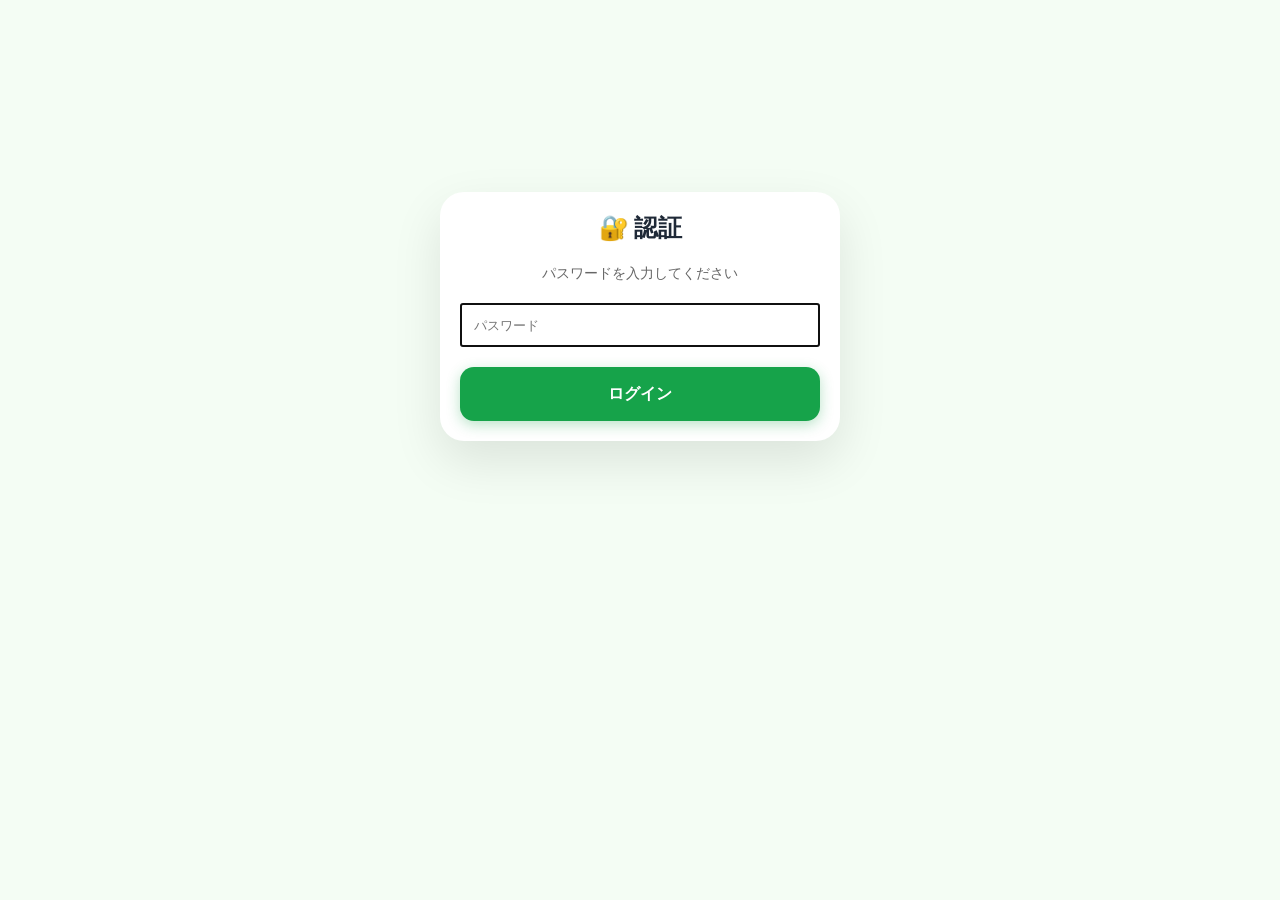
==== github_pages_dist/index.html @ b6bd9e4a "Fix authentication parameter mismatch and UI guard" ====
<!DOCTYPE html>
<html lang="ja">
<head>
    <meta charset="UTF-8">
    <meta name="viewport" content="width=device-width, initial-scale=1.0, maximum-scale=1.0, user-scalable=no">
    <title>統合管理システム</title>
    <!-- Google Fonts for typography -->
    <link href="https://fonts.googleapis.com/css2?family=Inter:wght@400;500;600;700&display=swap" rel="stylesheet">
    <link rel="stylesheet" href="style.css">
    <script src="https://unpkg.com/html5-qrcode" type="text/javascript"></script>
</head>
<body>
    <!-- ログインモーダル (GitHub Pages用) -->
    <div id="login-modal" class="modal" style="display: none; z-index: 9999; background: rgba(0,0,0,0.8);">
        <div class="modal-content" style="max-width: 400px; margin: 15% auto; text-align: center;">
            <h2 style="margin-bottom: 20px;">🔐 認証</h2>
            <p style="margin-bottom: 20px; font-size: 0.9rem; color: #666;">パスワードを入力してください</p>
            <input type="password" id="login-password" class="search-input" placeholder="パスワード" style="width: 100%; margin-bottom: 20px; padding: 12px;">
            <div id="login-error" style="color: #e74c3c; margin-bottom: 15px; display: none; font-size: 0.85rem;">パスワードが正しくありません</div>
            <button id="login-submit-btn" class="primary-btn" style="width: 100%;">ログイン</button>
        </div>
    </div>
    <div class="app-container" style="display: none;">
        <!-- Header -->
        <header class="glass-header">
            <div class="header-main">
                <ion-icon name="grid-outline" class="system-icon"></ion-icon>
                <h1 id="header-title">統合管理システム</h1>
            </div>
            <div class="header-actions">
                <button id="sync-btn" class="icon-btn" aria-label="同期">
                    <ion-icon name="sync-outline"></ion-icon>
                </button>
                <button id="settings-btn" class="icon-btn" aria-label="設定">
                    <ion-icon name="settings-outline"></ion-icon>
                </button>
            </div>
        </header>

        <!-- Main Content Area -->
        <main id="content-area">
            <!-- 1. ホーム (Dashboard) -->
            <div id="tab-ledger" class="tab-content active">
                <!-- View Switcher (Segment Control) -->
                <div class="view-switcher">
                    <button class="switcher-item active" data-view="dashboard">ダッシュボード</button>
                    <button class="switcher-item" data-view="details">月次明細</button>
                </div>

                <!-- 在庫アラートセクション (常に上部に表示) -->
                <div id="inventory-alerts-container" class="alert-section">
                    <div class="empty-history" style="padding: 20px; text-align: center; color: var(--text-muted);">
                        <ion-icon name="sync-outline" class="spinning" style="font-size: 20px; margin-bottom: 4px;"></ion-icon>
                        <div>在庫状況を確認中...</div>
                    </div>
                </div>

                <!-- 共通期間フィルタ (Unified Ledger Filter) -->
                <div id="unified-ledger-filter" class="unified-ledger-filter" style="margin: 8px 0;">
                    <!-- JSで動的に生成 -->
                </div>

                <!-- 1. Dashboard View (Active by default) -->
                <div id="ledger-dashboard-view">
                    <!-- Summary Section -->
                    <div class="ledger-top-summary">
                        <div class="empty-history" style="width: 100%; padding: 30px; text-align: center; color: var(--text-muted); background: rgba(255,255,255,0.3); border-radius: 12px;">
                            <ion-icon name="sync-outline" class="spinning" style="font-size: 24px; margin-bottom: 8px;"></ion-icon>
                            <div>収支データを集計中...</div>
                        </div>
                    </div>

                    <!-- Chart Card -->
                    <div class="card glass-card ledger-chart-card">
                        <div class="card-header-with-filter">
                            <h2 class="card-title-with-icon">
                                <ion-icon name="stats-chart-outline"></ion-icon>
                                収支推移
                            </h2>
                        </div>
                        
                        <div class="chart-container">
                            <div class="chart-y-axis">
                                <span>100k</span>
                                <span>50k</span>
                                <span>0k</span>
                            </div>
                            <div class="chart-bars">
                                <!-- JSで動的に生成されます -->
                            </div>
                        </div>
                        <div class="chart-legend">
                            <span class="legend-item"><span class="dot income"></span>売上</span>
                            <span class="legend-item"><span class="dot expense"></span>費用</span>
                        </div>
                    </div>

                    <!-- Recent Transactions -->
                    <div class="card glass-card list-card ledger-list">
                        <h2 class="section-title-mini">最新の取引履歴</h2>
                        <div class="empty-history" style="padding: 40px; text-align: center; color: var(--text-muted);">
                            <ion-icon name="sync-outline" class="spinning" style="font-size: 24px; margin-bottom: 8px;"></ion-icon>
                            <div>履歴を読み込み中...</div>
                        </div>
                    </div>
                </div>

                <!-- 2. Detailed Table View (Hidden by default) -->
                <div id="ledger-details-view" style="display: none;">
                    <div class="card glass-card detailed-table-card">
                        <div class="card-header-with-filter">
                            <h2 class="card-title-with-icon">
                                <ion-icon name="list-outline"></ion-icon>
                                月次明細
                            </h2>
                            <button id="export-ledger-btn" class="icon-btn-primary" title="スプレッドシートに出力">
                                <ion-icon name="cloud-download-outline"></ion-icon>
                            </button>
                        </div>

                        <div class="detailed-table-wrapper">
                            <table class="detailed-table">
                                <thead>
                                    <tr>
                                        <th class="sticky-col first">注文日</th>
                                        <th class="sticky-col second">品名</th>
                                        <th>売上</th>
                                        <th>仕入</th>
                                        <th>通信</th>
                                        <th>修繕</th>
                                        <th>消耗品</th>
                                        <th>諸会</th>
                                        <th>手数料</th>
                                        <th>雑費</th>
                                        <th class="profit-col">粗利</th>
                                    </tr>
                                </thead>
                                <tbody id="ledger-list-body">
                                    <!-- JSで動的に描画されます -->
                                </tbody>
                                <tfoot>
                                    <tr class="totals-row">
                                        <td colspan="2" class="sticky-col first">合計</td>
                                        <td id="ledger-total-sales">0</td>
                                        <td id="ledger-total-purchase">0</td>
                                        <td id="ledger-total-comm">0</td>
                                        <td id="ledger-total-repair">0</td>
                                        <td id="ledger-total-supplies">0</td>
                                        <td id="ledger-total-dues">0</td>
                                        <td id="ledger-total-fee">0</td>
                                        <td id="ledger-total-misc">0</td>
                                        <td id="ledger-total-profit" class="profit-col">0</td>
                                    </tr>
                                </tfoot>
                            </table>
                        </div>
                        <p class="table-hint">※横スクロールで詳細を確認できます。日付・品名は固定されています。</p>
                    </div>
                </div>
            </div>

            <!-- 2. 在庫 (Inventory) -->
            <div id="tab-inventory" class="tab-content">
                <div class="inventory-header">
                    <div class="search-container">
                        <div class="search-bar">
                            <ion-icon name="search-outline"></ion-icon>
                            <input type="text" id="stock-search-input" placeholder="在庫を検索...">
                            <button id="stock-scan-btn-top" class="icon-btn-inline" title="QRスキャン">
                                <ion-icon name="camera-outline"></ion-icon>
                            </button>
                            <button id="stock-search-clear" title="検索をクリア">
                                <ion-icon name="close-outline"></ion-icon>
                            </button>
                        </div>
                    </div>
                    <div class="inventory-filter-chips">
                        <button class="filter-chip" data-filter="in-stock">
                            <ion-icon name="checkmark-circle-outline"></ion-icon>在庫あり
                        </button>
                        <button class="filter-chip" data-filter="threshold-zero">
                            <ion-icon name="warning-outline"></ion-icon>閾値0
                        </button>
                        <button class="filter-chip" data-filter="unchecked">
                            <ion-icon name="help-circle-outline"></ion-icon>未確認
                        </button>
                        <button class="filter-chip" data-filter="hidden">
                            <ion-icon name="eye-off-outline"></ion-icon>非表示品
                        </button>
                    </div>
                </div>

                <div class="card glass-card stock-card">
                    <div class="card-header-with-badge">
                        <h2 class="card-title-with-icon">
                            <ion-icon name="cube-outline"></ion-icon>
                            現在庫一覧
                        </h2>
                        <div style="display: flex; gap: 8px; align-items: center;">
                            <button id="stocktake-mode-toggle" class="mode-toggle-btn">
                                <ion-icon name="checkbox-outline"></ion-icon>
                                棚卸開始
                            </button>
                            <span class="count-badge">全 <span id="total-stock-items">-</span> 品目</span>
                        </div>
                    </div>

                    <div class="stock-table-container">
                        <div id="stock-list-body" class="stock-list-container">
                            <div style="text-align:center; padding: 40px; color: var(--text-secondary);">
                                <ion-icon name="sync-outline" class="spinning" style="font-size: 24px; vertical-align: middle; margin-right: 8px;"></ion-icon>
                                データを読み込み中...
                            </div>
                        </div>
                    </div>
                </div>
            </div>

            <!-- 3. 仕入 (Purchase) -->
            <div id="tab-purchase" class="tab-content">
                <div class="summary-card glass-card">
                    <h3>今月の仕入合計</h3>
                    <div class="amount" id="purchase-monthly-total">読み込み中...</div>
                    <div class="history-badge cursor-pointer" onclick="document.getElementById('purchase-history').scrollIntoView({behavior: 'smooth'})">
                        <ion-icon name="checkmark-circle"></ion-icon>
                        <span id="purchase-history-count">読み込み中...</span>
                    </div>
                </div>
                <div class="card glass-card">
                    <h2 class="card-title-with-icon">
                        <ion-icon name="cart-outline"></ion-icon>
                        新規仕入
                    </h2>
                    <div class="input-grid">
                        <div class="input-group">
                            <label>仕入日</label>
                            <input type="date" id="purchase-date">
                        </div>
                        <div class="input-group">
                            <label>ステータス</label>
                            <select id="buy-status-entry">
                                <option value="">--- データ取得中 ---</option>
                            </select>
                        </div>
                    </div>
                    <div class="input-group">
                        <label>仕入先</label>
                        <input type="text" id="buy-vendor" list="supplier-list" placeholder="仕入先を入力または選択">
                        <datalist id="supplier-list">
                        </datalist>
                    </div>
                    <div class="input-group">
                        <label>品名 <span id="buy-item-preview" class="input-image-preview"></span></label>
                        <input type="text" id="buy-item" list="product-list" placeholder="品名を入力または選択">
                        <datalist id="product-list">
                        </datalist>
                    </div>
                    <div class="input-grid">
                        <div class="input-group">
                            <label>価格 (合計)</label>
                            <input type="number" id="buy-price" placeholder="0">
                        </div>
                        <div class="input-group">
                            <label>数量</label>
                            <input type="number" id="buy-quantity" placeholder="0">
                        </div>
                    </div>
                    <div class="input-group">
                        <label>支払方法</label>
                        <input type="text" id="buy-payment" list="payment-list" placeholder="支払方法を入力または選択">
                        <datalist id="payment-list">
                        </datalist>
                    </div>
                    <div class="input-group">
                        <label>区分</label>
                        <select id="buy-category">
                            <option value="">--- データ取得中 ---</option>
                        </select>
                    </div>
                    <div class="input-group">
                        <label>備考</label>
                        <textarea id="buy-note" placeholder="備考を入力"></textarea>
                    </div>
                    <button id="buy-submit" class="primary-btn">登録</button>
                </div>

                <div class="history-section" id="purchase-history">
                    <h2 class="section-title card-title-with-icon">
                        <ion-icon name="time-outline"></ion-icon>
                        仕入履歴
                    </h2>
                    
                    <div id="purchase-history-list">
                        <div class="empty-history" style="padding: 40px; text-align: center; color: var(--text-muted);">
                            <ion-icon name="sync-outline" class="spinning" style="font-size: 24px; margin-bottom: 8px;"></ion-icon>
                            <div>読み込み中...</div>
                        </div>
                    </div>
                </div>
            </div>

            <!-- 4. 製造 (Manufacturing) -->
            <div id="tab-manufacturing" class="tab-content">
                <div class="summary-card glass-card">
                    <h3>現在進行中の製造</h3>
                    <div class="amount" id="manufacturing-history-count">読み込み中...</div>
                    <div class="history-badge cursor-pointer" onclick="document.getElementById('manufacturing-history').scrollIntoView({behavior: 'smooth'})">
                        <span id="manufacturing-history-status">---</span>
                    </div>
                </div>

                <div class="card glass-card">
                    <h2 class="card-title-with-icon">
                        <ion-icon name="hammer-outline"></ion-icon>
                        製造開始
                    </h2>
                    <div class="input-grid">
                        <div class="input-group">
                            <label>製造開始日</label>
                            <input type="date" id="manufacturing-date">
                        </div>
                        <div class="input-group">
                            <label>製造数量</label>
                            <input type="text" id="make-quantity" min="1" placeholder="数量を入力">
                        </div>
                    </div>
                    <div class="input-group">
                        <label>品名 <span id="make-item-preview" class="input-image-preview"></span></label>
                        <select id="make-item">
                            <option value="">--- データ取得中 ---</option>
                        </select>
                    </div>
                    <div class="input-group">
                        <label>備考</label>
                        <textarea id="make-note" placeholder="特記事項があれば入力"></textarea>
                    </div>

                    <div class="auto-process-info">
                        <p><ion-icon name="information-circle-outline"></ion-icon> <strong>自動処理:</strong> 登録時に以下の処理が行われます</p>
                        <ul>
                            <li>製造IDの自動採番 (M0001〜)</li>
                            <li>BOMに基づく在庫の自動引当</li>
                            <li>FIFOによる原価の自動計算</li>
                        </ul>
                    </div>

                    <button id="make-submit" class="primary-btn">製造を開始する</button>
                </div>

                <div class="history-section" id="manufacturing-history">
                    <h2 class="section-title card-title-with-icon">
                        <ion-icon name="list-outline"></ion-icon>
                        製造履歴・進捗管理
                    </h2>

                    <!-- 製造履歴フィルター (提案28) -->
                    <div class="history-filter-container glass-card shadow-none" style="padding: 12px; margin-bottom: 16px; background: rgba(255,255,255,0.4);">
                        <div class="input-grid">
                            <div class="input-group mini" style="margin-bottom: 0;">
                                <label style="font-size: 11px;">ステータス</label>
                                <select id="manufacturing-history-status-filter" style="padding: 6px 10px; font-size: 13px; height: 36px;" onchange="applyManufacturingHistoryFilter()">
                                    <option value="">すべて</option>
                                </select>
                            </div>
                            <div class="input-group mini" style="margin-bottom: 0;">
                                <label style="font-size: 11px;">品名</label>
                                <select id="manufacturing-history-item-filter" style="padding: 6px 10px; font-size: 13px; height: 36px;" onchange="applyManufacturingHistoryFilter()">
                                    <option value="">すべて</option>
                                </select>
                            </div>
                        </div>
                    </div>
                    
                    <div id="manufacturing-history-list">
                        <div class="empty-history" style="padding: 40px; text-align: center; color: var(--text-muted);">
                            <ion-icon name="sync-outline" class="spinning" style="font-size: 24px; margin-bottom: 8px;"></ion-icon>
                            <div>読み込み中...</div>
                        </div>
                    </div>
                </div>
            </div>

            <!-- 5. 販売 (Sales) -->
            <div id="tab-sales" class="tab-content">
                <div class="summary-card glass-card sales-summary-card" style="display: flex; flex-direction: row; justify-content: space-between; align-items: stretch; text-align: left; padding: 16px;">
                    <div class="sales-summary-main" style="flex: 1; border-right: 1px solid rgba(0,0,0,0.1); padding-right: 12px; display: flex; flex-direction: column; justify-content: center;">
                        <h3 style="margin-bottom: 4px; font-size: 11px; color: var(--text-secondary); text-align: left;">今月の売上</h3>
                        <div class="amount" id="sales-monthly-total" style="color: var(--accent-green); font-size: 20px; font-weight: 700; margin-bottom: 4px; text-align: left; width: auto;">読み込み中...</div>
                        <div style="font-size: 10px; color: var(--text-secondary);">完了: <span id="sales-completed-count" style="font-weight: 600;">0</span>件</div>
                    </div>
                    <div class="sales-summary-sub" style="flex: 1; padding-left: 12px; display: flex; flex-direction: column; justify-content: center;">
                        <h3 style="margin-bottom: 4px; font-size: 11px; color: var(--text-secondary); text-align: left;">売上見込み</h3>
                        <div class="amount-sub" id="sales-expected-total" style="font-size: 16px; font-weight: 700; color: var(--text-main); margin-bottom: 6px;">¥0</div>
                        <div class="history-badge cursor-pointer" style="margin-top: 0; align-self: flex-start; padding: 2px 6px; font-size: 10px;" onclick="document.getElementById('sales-history').scrollIntoView({behavior: 'smooth'})">
                            <span id="sales-history-status">---</span>
                        </div>
                    </div>
                </div>

                <div class="card glass-card">
                    <h2 class="card-title-with-icon">
                        <ion-icon name="pricetags-outline"></ion-icon>
                        販売登録
                    </h2>
                    
                    <div class="input-grid">
                        <div class="input-group">
                            <label>販売開始日</label>
                            <input type="date" id="sales-date">
                        </div>
                        <div class="input-group">
                            <label>管理区分</label>
                            <div class="radio-group-horizontal">
                                <label class="radio-label">
                                    <input type="radio" name="sales-type" value="business" checked>
                                    <span>事業用</span>
                                </label>
                                <label class="radio-label">
                                    <input type="radio" name="sales-type" value="personal">
                                    <span>個人用</span>
                                </label>
                            </div>
                        </div>
                    </div>

                    <div class="input-group">
                        <label>売先</label>
                        <select id="sale-buyer">
                            <option value="">--- データ取得中 ---</option>
                        </select>
                    </div>

                    <div class="input-group">
                        <label id="product-name-label">品名 <span id="sale-item-preview" class="input-image-preview"></span> <span id="sale-item-mode-text">(事業用: リストから選択のみ)</span></label>
                        <select id="sale-item">
                            <option value="">--- データ取得中 ---</option>
                        </select>
                        <p class="input-hint personal-only" style="display: none;">※個人用は自由入力が可能です(実装時切替)</p>
                    </div>

                    <div class="input-grid">
                        <div class="input-group">
                            <label>数量</label>
                            <input type="number" id="sale-quantity" value="1" min="1">
                        </div>
                        <div class="input-group">
                            <label>販売価格</label>
                            <input type="number" id="sale-price" placeholder="0">
                        </div>
                    </div>

                    <div class="input-grid">
                        <div class="input-group">
                            <label>発送方法</label>
                            <select id="sale-shipping">
                                <option value="">--- 選択してください ---</option>
                                <option>らくらくメルカリ便</option>
                                <option>ゆうゆうメルカリ便</option>
                                <option>定形外郵便</option>
                                <option>宅急便</option>
                                <option>レターパック</option>
                                <option>その他</option>
                            </select>
                        </div>
                        <div class="input-group">
                            <label>送料合計</label>
                            <input type="number" id="sale-shipping-cost" placeholder="0">
                        </div>
                    </div>

                    <div class="input-group">
                        <label>追跡番号</label>
                        <input type="text" id="sale-tracking-number" placeholder="追跡番号を入力">
                    </div>

                    <div class="input-group">
                        <label>送料負担</label>
                        <div class="radio-group-horizontal">
                            <label class="radio-label">
                                <input type="radio" name="sale-shipping-payer" value="出品者" checked>
                                <span>出品者負担</span>
                            </label>
                            <label class="radio-label">
                                <input type="radio" name="sale-shipping-payer" value="落札者">
                                <span>落札者負担</span>
                            </label>
                        </div>
                    </div>

                    <div class="input-group">
                        <label>備考</label>
                        <textarea id="sale-note" placeholder="PUDO場所、取引メモなど"></textarea>
                    </div>

                    <div class="auto-process-info">
                        <p><ion-icon name="information-circle-outline"></ion-icon> <strong>処理:</strong> 登録時に以下の処理が行われます</p>
                        <ul>
                            <li>対象商品の即時在庫引当 (FIFO)</li>
                            <li>販売IDの自動採番 (S00001〜)</li>
                            <li>(事業用のみ) 帳簿(T_帳簿)への自動転記</li>
                        </ul>
                    </div>

                    <div class="submit-group">
                        <button id="sale-submit" class="primary-btn">注文を登録する</button>
                        <button id="sale-submit-pending" class="primary-btn white-btn">入金待ちで登録</button>
                    </div>
                </div>

                <div class="history-section" id="sales-history">
                    <h2 class="section-title card-title-with-icon">
                        <ion-icon name="ship-outline"></ion-icon>
                        発送・取引待ち
                    </h2>
                    
                    <div class="history-filter-container glass-card shadow-none" style="padding: 12px; margin-bottom: 16px; background: rgba(255,255,255,0.4);">
                        <div class="input-grid">
                            <div class="input-group mini" style="margin-bottom: 0;">
                                <label style="font-size: 11px;">ステータス</label>
                                <select id="sales-history-status-filter" style="padding: 6px 10px; font-size: 13px; height: 36px;" onchange="applySalesHistoryFilter()">
                                    <option value="">すべて</option>
                                </select>
                            </div>
                            <div class="input-group mini" style="margin-bottom: 0;">
                                <label style="font-size: 11px;">売先</label>
                                <select id="sales-history-buyer-filter" style="padding: 6px 10px; font-size: 13px; height: 36px;" onchange="applySalesHistoryFilter()">
                                    <option value="">すべて</option>
                                </select>
                            </div>
                        </div>
                    </div>
                    
                    <div id="sales-history-list">
                        <div class="empty-history" style="padding: 40px; text-align: center; color: var(--text-muted);">
                            <ion-icon name="sync-outline" class="spinning" style="font-size: 24px; margin-bottom: 8px;"></ion-icon>
                            <div>読み込み中...</div>
                        </div>
                    </div>
                </div>
            </div>

            <!-- 6. 経費 (Expense) -->
            <div id="tab-expense" class="tab-content">
                <div class="summary-card glass-card">
                    <h3>今月の経費合計</h3>
                    <div class="amount" id="expense-monthly-total">読み込み中...</div>
                    <div class="history-badge cursor-pointer" onclick="document.getElementById('expense-history').scrollIntoView({behavior: 'smooth'})">
                        <ion-icon name="checkmark-circle"></ion-icon>
                        <span id="expense-history-count">読み込み中...</span>
                    </div>
                </div>
                <div class="card glass-card">
                    <h2 class="card-title-with-icon">
                        <ion-icon name="cash-outline"></ion-icon>
                        経費登録
                    </h2>
                    <div class="input-grid">
                        <div class="input-group">
                            <label>注文日</label>
                            <input type="date" id="expense-date">
                        </div>
                        <div class="input-group">
                            <label>ステータス</label>
                            <select id="exp-status-entry">
                                <option value="">--- データ取得中 ---</option>
                            </select>
                        </div>
                    </div>
                    <div class="input-grid-4-6">
                        <div class="input-group">
                            <label>仕訳</label>
                            <input type="text" id="exp-account" list="expense-category-list" placeholder="仕訳を入力または選択">
                            <datalist id="expense-category-list">
                            </datalist>
                        </div>
                        <div class="input-group">
                            <label>購入先</label>
                            <input type="text" id="exp-vendor" list="vendor-list" placeholder="購入先を入力または選択">
                            <datalist id="vendor-list">
                            </datalist>
                        </div>
                    </div>
                    <div class="input-group">
                        <label>品名 <span id="exp-item-preview" class="input-image-preview"></span></label>
                        <input type="text" id="exp-item" list="expense-item-list" placeholder="品名や内容を入力または選択">
                        <datalist id="expense-item-list">
                        </datalist>
                        <label style="display: flex; align-items: center; gap: 8px; margin-top: 8px; font-size: 0.9em; cursor: pointer; color: var(--text-secondary);">
                            <input type="checkbox" id="exp-is-stock" style="width: auto;">
                            在庫管理対象とする（梱包材など）
                        </label>
                    </div>
                    <div class="input-grid">
                        <div class="input-group">
                            <label>価格 (合計)</label>
                            <input type="number" id="exp-price" placeholder="0">
                        </div>
                        <div class="input-group">
                            <label>数量</label>
                            <input type="number" id="exp-quantity" placeholder="0">
                        </div>
                    </div>
                    <div class="input-grid" style="grid-template-columns: 7fr 3fr;">
                        <div class="input-group">
                            <label>支払方法</label>
                            <input type="text" id="exp-payment" list="expense-payment-list" placeholder="支払方法を入力または選択">
                            <datalist id="expense-payment-list">
                            </datalist>
                        </div>
                        <div class="input-group" style="justify-content: center; padding-left: 10px;">
                            <label style="display: flex; align-items: center; gap: 8px; margin-top: 24px; cursor: pointer;">
                                <input type="checkbox" id="exp-receipt" style="width: auto; transform: scale(1.1);">
                                レシート有り
                            </label>
                        </div>
                    </div>
                    <div class="input-group">
                        <label>備考</label>
                        <textarea id="exp-note" placeholder="詳細を入力"></textarea>
                    </div>
                    <button id="exp-submit" class="primary-btn">登録</button>
                </div>

                <div class="history-section" id="expense-history">
                    <h2 class="section-title card-title-with-icon">
                        <ion-icon name="time-outline"></ion-icon>
                        経費履歴
                    </h2>
                    
                    <div id="expense-history-list">
                        <div class="empty-history" style="padding: 40px; text-align: center; color: var(--text-muted);">
                            <ion-icon name="sync-outline" class="spinning" style="font-size: 24px; margin-bottom: 8px;"></ion-icon>
                            <div>読み込み中...</div>
                        </div>
                    </div>
                </div>
            </div>
        </main>

        <!-- Stock Update Sticky Bar -->
        <div id="stock-update-bar" class="stock-update-sticky-bar">
            <div class="update-info">
                <label>変更品目</label>
                <span id="pending-update-count">0</span>
            </div>
            <div class="update-actions">
                <button id="bulk-update-threshold" class="btn-confirm-update">更新を確定</button>
                <button id="bulk-update-status" class="btn-confirm-archive">廃盤を確定</button>
            </div>
        </div>

        <!-- Stocktake Sticky Bar -->
        <div id="stocktake-bar" class="stocktake-sticky-bar" style="display:none;">
            <div class="stocktake-summary-info">
                <div class="summary-stat">
                    <label>確認品目</label>
                    <span id="stocktake-verified-count">0</span>
                </div>
                <div class="summary-stat">
                    <label>差異あり</label>
                    <span id="stocktake-diff-count">0</span>
                </div>
            </div>
            <div class="stocktake-actions">
                <div class="stocktake-note-container">
                    <input type="text" id="stocktake-note" placeholder="棚卸メモ (任意)">
                </div>
                <button id="stocktake-scan-btn" class="btn-scan-stocktake">
                    <ion-icon name="camera-outline"></ion-icon>
                    スキャン
                </button>
                <button id="stocktake-submit" class="btn-confirm-stocktake">
                    <ion-icon name="checkmark-done-outline"></ion-icon>
                    棚卸を確定
                </button>
            </div>
        </div>

        <!-- Bottom Navigation -->
        <nav class="bottom-nav glass-nav">
            <button class="nav-item active" data-target="ledger" data-title="ホーム">
                <ion-icon name="home-outline"></ion-icon>
                <span>ホーム</span>
            </button>
            <button class="nav-item" data-target="inventory" data-title="在庫">
                <ion-icon name="cube-outline"></ion-icon>
                <span>在庫</span>
            </button>
            <button class="nav-item" data-target="purchase" data-title="仕入">
                <ion-icon name="cart-outline"></ion-icon>
                <span>仕入</span>
                <span class="nav-badge"></span>
            </button>
            <button class="nav-item" data-target="manufacturing" data-title="製造">
                <ion-icon name="hammer-outline"></ion-icon>
                <span>製造</span>
                <span class="nav-badge"></span>
            </button>
            <button class="nav-item" data-target="sales" data-title="販売">
                <ion-icon name="pricetags-outline"></ion-icon>
                <span>販売</span>
                <span class="nav-badge"></span>
            </button>
            <button class="nav-item" data-target="expense" data-title="経費">
                <ion-icon name="cash-outline"></ion-icon>
                <span>経費</span>
                <span class="nav-badge"></span>
            </button>
        </nav>
    </div>

    <!-- Feedback UI -->
    <div id="global-loader">
        <div class="loader-content">
            <ion-icon name="sync-outline" class="loader-spinner"></ion-icon>
            <div id="loader-text" class="loader-text">処理中...</div>
        </div>
    </div>
    <div id="toast-container"></div>

    <!-- Ionicons Script -->
    <script type="module" src="https://unpkg.com/ionicons@7.1.0/dist/ionicons/ionicons.esm.js"></script>
    <script nomodule src="https://unpkg.com/ionicons@7.1.0/dist/ionicons/ionicons.js"></script>
    <!-- 画像プレビュー用モーダル -->
    <div id="image-modal" class="image-modal" onclick="closeImageModal()">
        <span class="image-modal-close">&times;</span>
        <img id="image-modal-content" src="">
    </div>

    <!-- 写真アップロード用（非表示） -->
    <input type="file" id="hidden-photo-input" accept="image/*" class="hidden-file-input" onchange="handlePhotoSelected(event)">

    <!-- 設定モーダル (Master Data Manager) -->
    <div id="settings-modal" class="modal-overlay">
        <div class="modal-container glass-card">
            <header class="modal-header">
                <div class="header-left">
                    <button id="settings-back-btn" class="icon-btn" style="display: none;">
                        <ion-icon name="arrow-back-outline"></ion-icon>
                    </button>
                    <h2 id="settings-title">システム設定・マスタ管理</h2>
                </div>
                <button id="settings-close-btn" class="icon-btn">
                    <ion-icon name="close-outline"></ion-icon>
                </button>
            </header>
            
            <div id="settings-content" class="modal-content">
                <!-- 1. マスタ選択リスト (初期表示) -->
                <div id="master-select-view" class="settings-view active">
                    <p class="settings-hint">編集するマスタを選択してください</p>
                    <div class="master-list-grid">
                        <!-- JSで動的に生成されます -->
                    </div>
                </div>

                <!-- 2. マスタデータ編集ビュー (選択後に表示) -->
                <div id="master-editor-view" class="settings-view" style="display: none;">
                    <div class="editor-header">
                        <div class="search-bar mini">
                            <ion-icon name="search-outline"></ion-icon>
                            <input type="text" id="master-search-input" placeholder="検索...">
                        </div>
                        <button id="master-add-btn" class="primary-btn mini-btn">
                            <ion-icon name="add-outline"></ion-icon>追加
                        </button>
                    </div>
                    <div class="master-table-wrapper">
                        <table class="master-table">
                            <thead id="master-table-head">
                                <!-- 動的にヘッダーが生成されます -->
                            </thead>
                            <tbody id="master-table-body">
                                <!-- 動的にデータ行が生成されます -->
                            </tbody>
                        </table>
                    </div>
                </div>
            </div>
        </div>
    </div>

    <!-- マスタ詳細編集用モーダル (Nested Modal) -->
    <div id="master-edit-modal" class="modal-overlay" style="z-index: 1100;">
        <div class="modal-container glass-card" style="height: auto; max-height: 80vh;">
            <header class="modal-header">
                <h2 id="master-edit-title">項目の編集</h2>
                <button id="master-edit-close-btn" class="icon-btn">
                    <ion-icon name="close-outline"></ion-icon>
                </button>
            </header>
            <div class="modal-content">
                <form id="master-edit-form">
                    <div id="master-edit-fields" class="input-grid-single">
                        <!-- 動的に入力フィールドが生成されます -->
                    </div>
                    <div style="margin-top: 24px; display: flex; gap: 12px;">
                        <button type="button" id="master-edit-cancel" class="primary-btn outline-btn">キャンセル</button>
                        <button type="submit" id="master-edit-submit" class="primary-btn">保存する</button>
                    </div>
                </form>
            </div>
        </div>
    </div>
    <!-- 部材追加モーダル (Proposal 15) -->
    <div id="add-material-modal" class="modal-overlay" style="z-index: 1100;">
        <div class="modal-container glass-card" style="height: auto; max-height: 80vh;">
            <header class="modal-header">
                <h2 id="add-material-title">部材の追加消費</h2>
                <button id="add-material-close-btn" class="icon-btn">
                    <ion-icon name="close-outline"></ion-icon>
                </button>
            </header>
            <div class="modal-content">
                <div class="input-grid-single">
                    <div class="input-group">
                        <label>部材名</label>
                        <input type="text" id="add-material-item" list="product-list" placeholder="部材名を検索・入力">
                    </div>

                </div>
                <div style="margin-top: 24px; display: flex; gap: 12px;">
                    <button type="button" id="add-material-cancel" class="primary-btn outline-btn">キャンセル</button>
                    <button type="button" id="add-material-submit" class="primary-btn">引き当てる</button>
                </div>
            </div>
        </div>
    </div>

    <!-- QRスキャナーオーバーレイ (Body直下へ移動) -->
    <div id="scanner-overlay" class="scanner-overlay" style="display: none;">
        <div class="scanner-container">
            <div id="reader"></div>
            <div class="scanner-controls">
                <input type="file" id="qr-file-input" accept="image/*" style="display: none;">
                <button id="scanner-file-btn" class="primary-btn outline-btn" style="padding: 8px 16px; font-size: 0.9rem;">
                    <ion-icon name="image-outline"></ion-icon> 画像を選択/撮影
                </button>
                <button id="scanner-close-btn" class="btn-secondary">閉じる</button>
            </div>
        </div>
    </div>

    <script src="app.js"></script>
</body>
</html>
<!-- Build: 04/27/2026 22:37:48 -->
---- github_pages_dist/style.css ----
:root {
    /* Green Theme Palette (Premium & Modern) */
    --primary-bg: #f4fdf4;
    --dark-green: #115e2e;
    --accent-green: #16a34a;
    --light-green: #bbf7d0;
    --glass-bg: rgba(255, 255, 255, 0.85);
    --glass-border: rgba(255, 255, 255, 0.3);
    
    --text-main: #1f2937;
    --text-muted: #6b7280;
    --shadow-soft: 0 8px 32px rgba(22, 163, 74, 0.08);
    --shadow-nav: 0 -4px 24px rgba(0, 0, 0, 0.04);
    
    --bottom-nav-height: 58px;
}

* {
    margin: 0;
    padding: 0;
    box-sizing: border-box;
    font-family: 'Inter', -apple-system, BlinkMacSystemFont, "Segoe UI", Roboto, sans-serif;
    -webkit-tap-highlight-color: transparent;
}

body {
    background-color: var(--primary-bg);
    color: var(--text-main);
    /* Soft background gradient */
    background-image: 
        radial-gradient(circle at 10% 20%, rgba(187, 247, 208, 0.4) 0%, transparent 40%),
        radial-gradient(circle at 90% 80%, rgba(134, 239, 172, 0.3) 0%, transparent 40%);
    background-attachment: fixed;
    height: 100vh;
    overflow: hidden; /* Prevent body scroll, handled in main */
}

/* Switch UI for Master Flags */
.switch-ui {
    position: relative;
    display: inline-block;
    width: 44px;
    height: 24px;
}

.switch-ui input { 
    opacity: 0;
    width: 0;
    height: 0;
}

.slider {
    position: absolute;
    cursor: pointer;
    top: 0;
    left: 0;
    right: 0;
    bottom: 0;
    background-color: #ccc;
    transition: .3s;
    border-radius: 24px;
}

.slider:before {
    position: absolute;
    content: "";
    height: 18px;
    width: 18px;
    left: 3px;
    bottom: 3px;
    background-color: white;
    transition: .3s;
    border-radius: 50%;
}

input:checked + .slider {
    background-color: var(--accent-green);
}

input:checked + .slider:before {
    transform: translateX(20px);
}

.master-row-inactive {
    opacity: 0.6;
    background-color: rgba(0,0,0,0.02);
}

.app-container {
    width: 100%;
    max-width: 480px; /* Base max-width for mobile-first */
    margin: 0 auto;
    height: 100vh;
    display: flex;
    flex-direction: column;
    position: relative;
    box-shadow: 0 0 40px rgba(0,0,0,0.05);
    background-color: transparent;
}

/* Header */
.glass-header {
    height: 56px;
    padding: 0 10px;
    display: flex;
    align-items: center;
    justify-content: space-between;
    background: var(--glass-bg);
    backdrop-filter: blur(12px);
    -webkit-backdrop-filter: blur(12px);
    border-bottom: 1px solid var(--glass-border);
    position: sticky;
    top: 0;
    z-index: 100;
}

.header-main {
    display: flex;
    align-items: center;
    gap: 12px;
}

.system-icon {
    font-size: 24px;
    color: var(--accent-green);
    background: rgba(22, 163, 74, 0.1);
    padding: 8px;
    border-radius: 12px;
}

.glass-header h1 {
    font-size: 16px;
    font-weight: 700;
    color: var(--dark-green);
    letter-spacing: 0.5px;
}

.header-actions {
    display: flex;
    align-items: center;
    gap: 16px;
}

.icon-btn {
    background: transparent;
    border: none;
    font-size: 24px;
    color: var(--text-muted);
    cursor: pointer;
    display: flex;
    align-items: center;
    justify-content: center;
    transition: all 0.2s ease;
}

.icon-btn:active {
    transform: scale(0.9);
    color: var(--accent-green);
}

.user-avatar {
    font-size: 30px;
    color: var(--accent-green);
    display: flex;
    align-items: center;
}

/* Input Grid for side-by-side fields */
.input-grid {
    display: grid;
    grid-template-columns: 1fr 1fr;
    gap: 12px;
}

.input-grid-4-6 {
    display: grid;
    grid-template-columns: 4fr 6fr;
    gap: 12px;
}

/* Main Content Area */
#content-area {
    flex: 1;
    overflow-y: auto;
    padding: 24px 10px calc(var(--bottom-nav-height) + 24px);
    scroll-behavior: smooth;
}

.tab-content {
    display: none;
    animation: fadeIn 0.4s ease-out forwards;
}

.tab-content.active {
    display: block;
}

/* Section Titles */
.section-title {
    font-size: 16px;
    color: var(--dark-green);
    margin: 32px 0 16px;
    font-weight: 700;
}

/* History Card */
.history-card {
    padding: 16px;
    margin-bottom: 16px;
    width: 100%;
}

.history-card-header {
    display: flex;
    justify-content: space-between;
    align-items: center;
    margin-bottom: 12px;
}

.history-id {
    font-size: 12px;
    font-weight: 700;
    color: var(--accent-green);
    background: rgba(22, 163, 74, 0.1);
    padding: 2px 8px;
    border-radius: 6px;
}

.history-product-info {
    font-size: 15px;
    font-weight: 600;
    color: var(--text-main);
    margin-bottom: 16px;
    padding: 8px 12px;
    background: rgba(0,0,0,0.03);
    border-radius: 10px;
    word-break: break-all;
}

.history-inputs-grid {
    display: grid;
    grid-template-columns: 1fr 1fr;
    gap: 12px;
}

.history-inputs-grid .input-group:last-child {
    grid-column: span 1;
}

.input-group.mini {
    margin-bottom: 0;
}

.input-group.mini label {
    font-size: 11px;
    margin-bottom: 4px;
}

.input-group.mini input,
.input-group.mini select {
    padding: 8px 10px;
    font-size: 13px;
    height: 38px;
}

.readonly-field {
    background: rgba(0,0,0,0.02) !important;
    color: var(--text-muted) !important;
    border-color: transparent !important;
}

.update-mini-btn {
    display: flex;
    align-items: center;
    gap: 6px;
    background: var(--accent-green);
    color: white;
    border: none;
    padding: 6px 12px;
    border-radius: 8px;
    font-size: 13px;
    font-weight: 600;
    cursor: pointer;
    transition: all 0.2s ease;
}

.update-mini-btn ion-icon {
    font-size: 16px;
}

.update-mini-btn:active {
    transform: scale(0.95);
    background: var(--dark-green);
}
.glass-card {
    background: var(--glass-bg);
    backdrop-filter: blur(16px);
    -webkit-backdrop-filter: blur(16px);
    border: 1px solid var(--glass-border);
    border-radius: 20px;
    padding: 24px;
    margin-bottom: 20px;
    box-shadow: var(--shadow-soft);
}

/* ログインモーダル専用スタイル */
.modal#login-modal {
    position: fixed;
    top: 0;
    left: 0;
    width: 100vw;
    height: 100vh;
    background: var(--primary-bg) !important; /* 背景をメイン背景色で塗りつぶす */
    display: flex;
    align-items: center;
    justify-content: center;
    z-index: 10000;
}

.modal-content {
    background: white;
    padding: 30px;
    border-radius: 24px;
    box-shadow: 0 20px 50px rgba(0,0,0,0.1);
    width: 90%;
    max-width: 360px;
    text-align: center;
}

@keyframes spinning {
    from { transform: rotate(0deg); }
    to { transform: rotate(360deg); }
}

.spinning {
    animation: spinning 1s linear infinite;
}

/* Badges */
.badge {
    font-size: 10px;
    font-weight: 700;
    padding: 2px 8px;
    border-radius: 6px;
    text-transform: uppercase;
}

.badge-info {
    background: rgba(14, 165, 233, 0.1);
    color: #0284c7;
    border: 1px solid rgba(14, 165, 233, 0.2);
}

.badge-personal {
    background: rgba(245, 158, 11, 0.1);
    color: #d97706;
    border: 1px solid rgba(245, 158, 11, 0.2);
}

.badge-buyer {
    background: rgba(79, 70, 229, 0.1); /* Indigo */
    color: #4f46e5;
    border: 1px solid rgba(79, 70, 229, 0.2);
}

.badge-planned {
    background: #fff8e1;
    color: #f57f17;
    border: 1px solid #ffecb3;
    font-weight: bold;
}

.badge-warning {
    background: rgba(230, 81, 0, 0.1);
    color: #e65100;
    border: 1px solid rgba(230, 81, 0, 0.2);
}

.badge-secondary {
    background: rgba(84, 110, 122, 0.1);
    color: #546e7a;
    border: 1px solid rgba(84, 110, 122, 0.2);
}

.badge-added {
    background: rgba(249, 115, 22, 0.1); /* Orange */
    color: #ea580c;
    border: 1px solid rgba(249, 115, 22, 0.2);
}

.add-material-btn {
    background: rgba(249, 115, 22, 0.1);
    color: #ea580c;
    border: 1px solid rgba(249, 115, 22, 0.2);
    padding: 4px 10px;
    border-radius: 8px;
    font-size: 11px;
    font-weight: 600;
    display: flex;
    align-items: center;
    gap: 4px;
    cursor: pointer;
    transition: all 0.2s;
}

.add-material-btn:active {
    transform: scale(0.95);
    background: rgba(249, 115, 22, 0.2);
}

/* Auto Process Info Box */
.auto-process-info {
    background: rgba(22, 163, 74, 0.05);
    border: 1px dashed var(--accent-green);
    border-radius: 12px;
    padding: 12px 14px;
    margin-bottom: 20px;
}

.auto-process-info p {
    font-size: 12px;
    color: var(--dark-green);
    display: flex;
    align-items: center;
    gap: 6px;
    margin-bottom: 6px;
}

.auto-process-info ul {
    list-style: none;
    padding-left: 20px;
}

.auto-process-info li {
    font-size: 11px;
    color: var(--text-muted);
    position: relative;
    margin-bottom: 2px;
}

.auto-process-info li::before {
    content: "繝ｻ";
    color: var(--accent-green);
    position: absolute;
    left: -12px;
}

/* Process Dates Grid */
.process-steps-container {
    background: rgba(255, 255, 255, 0.5);
    border-radius: 12px;
    padding: 12px;
    margin: 8px 0;
}

.group-label {
    display: block;
    font-size: 11px;
    font-weight: 700;
    color: var(--text-muted);
    margin-bottom: 8px;
}

.process-dates-grid {
    display: grid;
    grid-template-columns: repeat(3, 1fr);
    gap: 4px; /* 譛蟆上�髫咎俣縺ｫ隱ｿ謨ｴ */
}



/* Radio Groups */
.radio-group-horizontal {
    display: flex;
    gap: 16px;
    padding: 8px 0;
}

.radio-label {
    display: flex;
    align-items: center;
    gap: 6px;
    font-size: 14px;
    color: var(--text-main);
    cursor: pointer;
}

.radio-label input[type="radio"] {
    width: 18px;
    height: 18px;
    accent-color: var(--accent-green);
}

.input-hint {
    font-size: 11px;
    color: var(--accent-green);
    margin-top: 4px;
    font-weight: 500;
}

/* 4-Item Process Dates Grid */
.process-dates-grid-4 {
    display: grid;
    grid-template-columns: 1fr 1fr;
    gap: 10px;
}

.history-sub-info {
    font-size: 12px;
    color: var(--text-muted);
    margin: 4px 0 8px;
    padding-left: 4px;
}

.shadow-none {
    box-shadow: none !important;
}

/* Existing styles... */
.date-input-mini {
    display: flex;
    flex-direction: column;
}

.date-input-mini label {
    font-size: 10px;
    color: var(--text-muted);
    margin-bottom: 2px;
}

.date-input-mini input,
.date-input-mini select {
    width: 100%;
    min-width: 0; /* 蟷�ｸ崎ｶｳ譎ゅ↓邵ｮ蟆上ｒ險ｱ蜿ｯ */
    font-size: 10px; /* 11px縺九ｉ10px縺ｫ荳九￡縺ｦ讓ｪ蟷�ｒ遒ｺ菫� */
    padding: 6px 1px; /* 蟾ｦ蜿ｳ繝代ョ繧｣繝ｳ繧ｰ繧偵⊇縺ｼ繧ｼ繝ｭ縺ｫ縺励※蜀�ｮｹ繧貞庶繧√ｋ */
    border-radius: 6px;
    border: 1px solid rgba(0,0,0,0.15);
    background: #fff;
    height: 32px;
    /* 繝｢繝舌う繝ｫ繝悶Λ繧ｦ繧ｶ迚ｹ譛峨�繧ｹ繧ｿ繧､繝ｫ繝ｪ繧ｻ繝�ヨ */
    -webkit-appearance: none;
    -moz-appearance: none;
    appearance: none;
}

.history-card-header .header-left {
    display: flex;
    align-items: center;
    gap: 8px;
    flex-wrap: wrap;
    flex: 1;
    min-width: 0;
}

.summary-card {
    text-align: center;
    background: linear-gradient(135deg, rgba(255,255,255,0.9) 0%, rgba(220, 252, 231, 0.7) 100%);
    border: 1px solid rgba(255,255,255,0.6);
    padding: 10px 16px;
    margin-bottom: 12px;
    border-radius: 16px;
    display: flex;
    flex-direction: column;
    align-items: center;
}

.summary-card h3 {
    font-size: 11px;
    color: var(--text-muted);
    font-weight: 500;
    margin-bottom: 0;
}

.summary-card .amount {
    font-size: 22px;
    font-weight: 700;
    color: var(--dark-green);
    letter-spacing: -0.5px;
    text-align: center;
    width: 100%;
}

.history-badge {
    display: inline-flex;
    align-items: center;
    gap: 4px;
    margin-top: 4px;
    font-size: 10px;
    font-weight: 600;
    color: var(--accent-green);
    background: rgba(22, 163, 74, 0.08);
    padding: 2px 8px;
    border-radius: 10px;
}

.history-badge ion-icon {
    font-size: 12px;
}

.cursor-pointer {
    cursor: pointer;
    transition: opacity 0.2s;
}

.cursor-pointer:active {
    opacity: 0.7;
}

.card-title-with-icon {
    display: flex;
    align-items: center;
    gap: 8px;
}

.card-title-with-icon ion-icon {
    font-size: 1.2em;
    color: var(--accent-green);
}

.card h2 {
    font-size: 16px;
    color: var(--dark-green);
    margin-bottom: 20px;
    font-weight: 600;
}

.section-title {
    margin: 24px 0 12px !important;
}

/* Stock Table */
.stock-card {
    padding: 16px !important;
}

.card-header-with-badge {
    display: flex;
    justify-content: space-between;
    align-items: center;
    margin-bottom: 16px;
}

.count-badge {
    font-size: 11px;
    font-weight: 700;
    color: var(--accent-green);
    background: rgba(22, 163, 74, 0.1);
    padding: 2px 10px;
    border-radius: 20px;
}

.stock-table-container {
    width: 100%;
}

/* Card Style List */
.stock-list-container {
    display: flex;
    flex-direction: column;
    gap: 12px;
}

.stock-item-card {
    background: var(--glass-bg);
    border: 1px solid var(--glass-border);
    border-radius: 16px;
    padding: 12px;
    display: flex;
    flex-direction: column;
    gap: 10px;
    box-shadow: 0 4px 12px rgba(0,0,0,0.03);
    transition: all 0.2s ease;
}

.stock-item-card.is-dirty-row {
    background: rgba(22, 163, 74, 0.05);
    border-color: rgba(22, 163, 74, 0.2);
}

.stock-item-card.verified-row {
    background: rgba(34, 197, 94, 0.04);
}

.stock-item-card.inactive-row {
    opacity: 0.6;
    filter: grayscale(0.5);
}

.card-header {
    display: flex;
    align-items: center;
    gap: 12px;
}

.card-main-info {
    flex: 1;
    min-width: 0;
}

.card-product-name {
    font-size: 14px;
    font-weight: 700;
    color: var(--text-main);
    line-height: 1.3;
    overflow-wrap: anywhere;
}

.card-product-name.clickable {
    cursor: pointer;
    text-decoration: underline;
    text-decoration-style: dotted;
    text-underline-offset: 3px;
    color: var(--primary-color);
}

.card-product-name.clickable:active {
    opacity: 0.6;
}

.card-sub-info {
    font-size: 10px;
    color: var(--text-muted);
    margin-top: 2px;
}

.card-controls {
    display: flex;
    align-items: center;
    justify-content: space-between;
    gap: 12px;
    background: rgba(0,0,0,0.02);
    padding: 8px 12px;
    border-radius: 10px;
}

.control-group {
    display: flex;
    flex-direction: column;
    gap: 2px;
}

.control-label {
    font-size: 9px;
    font-weight: 600;
    color: var(--text-muted);
    text-transform: uppercase;
}

.control-value {
    font-size: 15px;
    font-weight: 700;
    color: var(--dark-green);
}

.card-actions {
    display: flex;
    align-items: center;
    justify-content: flex-end;
    gap: 6px; /* 8px縺九ｉ6px縺ｫ蠕ｮ隱ｿ謨ｴ縺励※繝懊ち繝ｳ繧貞庶繧√ｄ縺吶￥縺吶ｋ */
}

.status-icon {
    font-size: 24px;
    display: inline-flex;
    align-items: center;
    justify-content: center;
    vertical-align: middle;
}

.status-icon.success {
    color: var(--accent-green);
}

.status-icon.danger {
    color: #ef4444;
}

.stock-val {
    font-weight: 700;
    color: var(--dark-green);
    text-align: center;
}

.table-input {
    width: 50px;
    padding: 6px 4px;
    border-radius: 6px;
    border: 1px solid rgba(0,0,0,0.1);
    background: rgba(255, 255, 255, 0.8);
    font-size: 13px;
    text-align: center;
    color: var(--text-main);
    -moz-appearance: textfield;
}

.table-input::-webkit-outer-spin-button,
.table-input::-webkit-inner-spin-button {
    -webkit-appearance: none;
    margin: 0;
}

.status-badge {
    font-size: 10px;
    font-weight: 700;
    padding: 4px 6px;
    border-radius: 6px;
    white-space: nowrap;
}

.status-badge.success {
    background: rgba(34, 197, 94, 0.1);
    color: #16a34a;
}

.status-badge.danger {
    background: rgba(239, 68, 68, 0.1);
    color: #dc2626;
}

.update-mini-btn.no-text {
    width: 32px;
    height: 32px;
    padding: 0;
    display: flex;
    justify-content: center;
    align-items: center;
    background: var(--accent-green);
    color: white;
    box-shadow: none;
}

.update-mini-btn.no-text ion-icon {
    font-size: 18px;
    margin: 0;
}

/* Forms */
.input-group {
    margin-bottom: 16px;
    text-align: left;
}

.input-group label {
    display: block;
    font-size: 13px;
    color: var(--text-muted);
    margin-bottom: 6px;
    font-weight: 500;
}

.input-group input, 
.input-group select, 
.input-group textarea {
    width: 100%;
    padding: 14px 16px;
    border-radius: 12px;
    border: 1px solid rgba(0,0,0,0.06);
    background: rgba(255, 255, 255, 0.7);
    font-size: 15px;
    color: var(--text-main);
    transition: all 0.2s ease;
}

.input-group input:focus, 
.input-group select:focus,
.input-group textarea:focus {
    outline: none;
    border-color: var(--accent-green);
    background: #fff;
    box-shadow: 0 0 0 3px rgba(22, 163, 74, 0.1);
}

.input-group textarea {
    height: 80px;
    resize: none;
}

/* Buttons */
.primary-btn {
    width: 100%;
    padding: 16px;
    background: var(--accent-green);
    color: #fff;
    border: none;
    border-radius: 14px;
    font-size: 16px;
    font-weight: 600;
    cursor: pointer;
    transition: all 0.2s ease;
    box-shadow: 0 4px 14px rgba(22, 163, 74, 0.3);
}

.primary-btn:active {
    transform: translateY(2px);
    box-shadow: 0 2px 8px rgba(22, 163, 74, 0.2);
    background: var(--dark-green);
}

/* Submit Actions Layout */
.submit-group {
    display: flex;
    gap: 10px;
    width: 100%;
}

.submit-group .primary-btn {
    flex: 1.2;
    padding: 16px 8px; /* Slightly tighter padding for mobile */
    font-size: 14px;
}

.submit-group .secondary-btn {
    flex: 1;
    padding: 16px 8px;
    font-size: 14px;
}

@media (max-width: 360px) {
    .submit-group {
        flex-direction: column;
        gap: 8px;
    }
    .submit-group .primary-btn,
    .submit-group .secondary-btn {
        flex: none;
        width: 100%;
    }
}

.outline-btn {
    background: transparent;
    color: var(--accent-green);
    border: 2px solid var(--accent-green);
    box-shadow: none;
}

.outline-btn:active {
    background: rgba(22, 163, 74, 0.1);
}

.white-btn {
    background: #fff !important;
    color: var(--accent-green) !important;
    border: 2px solid var(--accent-green) !important;
    box-shadow: 0 4px 14px rgba(0, 0, 0, 0.05) !important;
}

/* Lists */
.list-card {
    padding: 16px;
}

.list-item {
    display: flex;
    align-items: center;
    padding: 16px 0;
    border-bottom: 1px solid rgba(0,0,0,0.05);
}

.list-item:last-child {
    border-bottom: none;
    padding-bottom: 0;
}

.item-info {
    flex: 1;
    margin-left: 12px;
}

.item-info h4 {
    font-size: 15px;
    font-weight: 600;
    margin-bottom: 4px;
}

.item-info p {
    font-size: 13px;
    color: var(--text-muted);
}

.progress-bar {
    flex: 0 0 80px;
    height: 8px;
    background: rgba(0,0,0,0.05);
    border-radius: 4px;
    overflow: hidden;
    margin-left: 12px;
}

.progress {
    height: 100%;
    background: var(--accent-green);
    border-radius: 4px;
}

.stock-item {
    justify-content: space-between;
}

.stock-amount {
    font-weight: 600;
    color: var(--dark-green);
}

.stock-item.warning .stock-amount {
    color: #ef4444; /* red for warning */
}

.ledger-amount {
    font-weight: 600;
    font-size: 16px;
}

/* Search Bar */
.search-bar {
    display: flex;
    align-items: center;
    background: var(--glass-bg);
    border-radius: 16px;
    padding: 0 16px;
    margin-bottom: 20px;
    border: 1px solid var(--glass-border);
    box-shadow: var(--shadow-soft);
}

.search-bar ion-icon {
    font-size: 20px;
    color: var(--text-muted);
}

.search-bar input {
    flex: 1;
    border: none;
    background: transparent;
    padding: 16px 12px;
    font-size: 15px;
    outline: none;
}

/* Bottom Navigation */
.bottom-nav {
    position: fixed;
    bottom: 0;
    left: 0;
    right: 0;
    height: var(--bottom-nav-height);
    background: var(--glass-bg);
    backdrop-filter: blur(20px);
    -webkit-backdrop-filter: blur(20px);
    display: flex;
    justify-content: space-between;
    align-items: center;
    padding: 0 12px;
    border-top: 1px solid var(--glass-border);
    box-shadow: var(--shadow-nav);
    z-index: 100;
    max-width: 480px;
    margin: 0 auto;
    /* safe area padding for modern iPhones */
    padding-bottom: env(safe-area-inset-bottom);
    height: calc(var(--bottom-nav-height) + env(safe-area-inset-bottom));
}

.nav-item {
    background: transparent;
    border: none;
    display: flex;
    flex-direction: column;
    align-items: center;
    justify-content: center;
    flex: 1;
    height: 100%;
    color: #a1a1aa;
    position: relative;
    cursor: pointer;
    transition: all 0.3s cubic-bezier(0.4, 0, 0.2, 1);
    padding: 4px 0;
}

.nav-badge {
    position: absolute;
    top: 6px;
    right: 50%;
    transform: translateX(18px) scale(0);
    background-color: #ef4444; /* Alert Red */
    color: white;
    font-size: 10px;
    font-weight: 700;
    min-width: 16px;
    height: 16px;
    border-radius: 8px;
    display: flex;
    align-items: center;
    justify-content: center;
    padding: 0 4px;
    box-shadow: 0 2px 4px rgba(0,0,0,0.1);
    pointer-events: none;
    opacity: 0;
    transition: all 0.2s cubic-bezier(0.175, 0.885, 0.32, 1.275);
    z-index: 5;
}

.nav-badge.visible {
    opacity: 1;
    transform: translateX(18px) scale(1);
}

.nav-item ion-icon {
    font-size: 20px;
    margin-bottom: 2px;
    transition: all 0.3s cubic-bezier(0.4, 0, 0.2, 1);
}

.nav-item span {
    font-size: 9px;
    font-weight: 500;
    opacity: 0.8;
    transition: all 0.3s ease;
}

/* Active State Design Tool */
.nav-item.active {
    color: var(--accent-green);
    transform: translateY(-2px);
}

.nav-item.active ion-icon {
    transform: scale(1.15);
    color: var(--accent-green);
}

.nav-item.active span {
    opacity: 1;
    font-weight: 600;
}

/* 6 items is a bit tight, so we reduce inner padding and font size specifically for small screens */
@media screen and (max-width: 400px) {
    .nav-item ion-icon {
        font-size: 22px;
    }
    .nav-item span {
        font-size: 9px;
    }
}

/* Animations */
@keyframes fadeIn {
    from { opacity: 0; transform: translateY(10px); }
    to { opacity: 1; transform: translateY(0); }
}

@keyframes fadeInDown {
    from { opacity: 0; transform: translateY(-10px); }
    to { opacity: 1; transform: translateY(0); }
}

@keyframes spin {
    from { transform: rotate(0deg); }
    to { transform: rotate(360deg); }
}

.spinning {
    animation: spin 1s linear infinite;
}
/* Ledger Dashboard Styles */
.ledger-top-summary {
    display: grid;
    grid-template-columns: repeat(3, 1fr);
    gap: 10px;
    margin-bottom: 20px;
}

.mini-summary-card {
    background: var(--card-bg);
    backdrop-filter: blur(12px);
    border: 1px solid var(--glass-border);
    border-radius: 16px;
    padding: 12px 8px;
    text-align: center;
    box-shadow: var(--shadow-soft);
}

.mini-summary-card label {
    font-size: 10px;
    font-weight: 600;
    color: var(--text-muted);
    display: block;
    margin-bottom: 4px;
}

.mini-summary-card .val {
    font-size: 13px;
    font-weight: 700;
}

.mini-summary-card.income .val { color: var(--accent-green); }
.mini-summary-card.expense .val { color: #ef4444; }
.mini-summary-card.profit .val { color: var(--dark-green); }

.ledger-chart-card {
    padding: 20px !important;
}

.card-header-with-filter {
    display: flex;
    justify-content: space-between;
    align-items: center;
    margin-bottom: 2px !important;
}

#ledger-details-view .detailed-table-card {
    padding: 8px 15px !important;
    min-height: auto !important;
}

#ledger-details-view .card-title-with-icon {
    margin: 0 !important;
    line-height: 1.1;
    font-size: 1.05em;
}

.period-filter {
    padding: 4px 8px;
    border-radius: 8px;
    border: 1px solid rgba(0,0,0,0.1);
    font-size: 12px;
    background: white;
}

.chart-container {
    height: 150px;
    display: flex;
    gap: 15px;
    padding: 10px 0 20px 30px;
    position: relative;
    border-bottom: 1px solid rgba(0,0,0,0.05);
}

.chart-y-axis {
    position: absolute;
    left: 0;
    top: 0;
    bottom: 20px;
    display: flex;
    flex-direction: column;
    justify-content: space-between;
    font-size: 10px;
    color: var(--text-muted);
}

.chart-bars {
    flex: 1;
    display: flex;
    justify-content: space-around;
    align-items: flex-end;
}

.bar-group {
    display: flex;
    gap: 4px;
    align-items: flex-end;
    position: relative;
    height: 100%;
}

.bar {
    width: 14px;
    border-radius: 4px 4px 0 0;
    transition: height 0.6s cubic-bezier(0.175, 0.885, 0.32, 1.275);
}

.bar.income { background: linear-gradient(to top, var(--accent-green), #4ade80); }
.bar.expense { background: linear-gradient(to top, #ef4444, #f87171); }

/* 遨榊ｱ､繝舌�繧ｹ繧ｿ繧､繝ｫ */
.bar-stack {
    width: 14px;
    border-radius: 4px 4px 0 0;
    overflow: hidden;
}
.bar-segment {
    width: 100%;
}
.bar-segment.income { background: var(--accent-green); }
.bar-segment.personal { background: #94ead3; } /* 阮�＞髱堤ｷ� */

.dot.personal { background: #94ead3; }

.bar-label {
    position: absolute;
    top: 100%;
    left: 50%;
    transform: translateX(-50%);
    font-size: 10px;
    color: var(--text-muted);
    margin-top: 4px;
}

.chart-legend {
    display: flex;
    justify-content: center;
    gap: 16px;
    margin-top: 12px;
    font-size: 11px;
    color: var(--text-muted);
}

.legend-item {
    display: flex;
    align-items: center;
    gap: 6px;
}

.dot {
    width: 8px;
    height: 8px;
    border-radius: 50%;
}
.dot.income { background: var(--accent-green); }
.dot.expense { background: #ef4444; }

.section-title-mini {
    font-size: 14px;
    font-weight: 700;
    color: var(--text-main);
    margin-bottom: 16px;
}

.transaction-item {
    display: flex;
    align-items: center;
    gap: 12px;
    padding: 12px 0;
    border-bottom: 1px solid rgba(0,0,0,0.03);
}

.transaction-item:last-of-type {
    border-bottom: none;
}

.type-icon {
    width: 36px;
    height: 36px;
    border-radius: 10px;
    display: flex;
    justify-content: center;
    align-items: center;
    font-size: 18px;
}

.type-icon.income { background: rgba(34, 197, 94, 0.1); color: #16a34a; }
.type-icon.expense { background: rgba(239, 68, 68, 0.1); color: #ef4444; }
.type-icon.purchase { background: rgba(14, 165, 233, 0.1); color: #0ea5e9; }

.item-amount {
    font-weight: 700;
    font-size: 14px;
}

.item-amount.positive { color: var(--accent-green); }
.item-amount.negative { color: #ef4444; }

/* View Switcher */
.view-switcher {
    display: flex;
    background: rgba(0,0,0,0.05);
    padding: 4px;
    border-radius: 12px;
    margin-bottom: 20px;
}

.switcher-item {
    flex: 1;
    padding: 10px;
    border: none;
    background: transparent;
    font-size: 13px;
    font-weight: 600;
    color: var(--text-muted);
    border-radius: 8px;
    cursor: pointer;
    transition: all 0.2s ease;
}

.switcher-item.active {
    background: white;
    color: var(--dark-green);
    box-shadow: 0 2px 8px rgba(0,0,0,0.05);
}

/* Detailed Table Styles */
.detailed-table-card {
    padding: 16px !important;
}

.detailed-table-wrapper {
    width: 100%;
    max-height: 400px; /* Constrain height for many rows */
    overflow: auto;
    border-radius: 8px;
    border: 1px solid rgba(0,0,0,0.05);
}

.detailed-table {
    width: max-content;
    border-collapse: separate;
    border-spacing: 0;
    font-size: 12px;
}

.detailed-table th,
.detailed-table td {
    padding: 12px 10px;
    border-bottom: 1px solid rgba(0,0,0,0.05);
    border-right: 1px solid rgba(0,0,0,0.05);
    white-space: nowrap;
}

/* Sticky Header */
.detailed-table th {
    position: sticky;
    top: 0;
    z-index: 10;
    background: #f8fafc;
    color: var(--text-muted);
    font-weight: 700;
    font-size: 11px;
}

/* Sticky First & Second Columns */
.sticky-col {
    position: sticky;
    z-index: 5;
    background: white;
}

.sticky-col.first {
    left: 0;
    min-width: 50px;
}

.sticky-col.second {
    left: 50px; /* Offset by first col width */
    min-width: 80px;
    max-width: 180px;
    border-right: 2px solid rgba(22, 163, 74, 0.15) !important;
    white-space: nowrap;
    overflow: hidden;
    text-overflow: ellipsis;
}

/* Z-index for Sticky Header x Sticky Column intersection */
.detailed-table th.sticky-col {
    z-index: 15;
    background: #f1f5f9;
}

.detailed-table td.pos { color: var(--accent-green); text-align: right; }
.detailed-table td.neg { color: #ef4444; text-align: right; }
.detailed-table td { text-align: right; }
.detailed-table td.sticky-col { text-align: left; }

.body-bold { font-weight: 700; }
.profit-col { background: rgba(22, 163, 74, 0.02); }

.totals-row td {
    background: #f8fafc;
    font-weight: 800;
    color: var(--dark-green);
    border-top: 2px solid var(--accent-green);
}

.table-hint {
    font-size: 10px;
    color: var(--text-muted);
    margin-top: 12px;
    display: flex;
    align-items: center;
    gap: 4px;
}

.inventory-header {
    display: flex;
    align-items: center;
    gap: 12px;
    margin-bottom: 20px;
    flex-wrap: wrap; /* 繧ｹ繝槭�縺ｧ謚倥ｊ霑斐○繧九ｈ縺�↓霑ｽ蜉� */
}

/* Clear button in search bar */
.search-container {
    position: relative;
    flex: 1;
    display: flex;
    align-items: center;
}

#stock-search-clear {
    position: absolute;
    right: 12px;
    background: rgba(0,0,0,0.1);
    border: none;
    border-radius: 50%;
    width: 20px;
    height: 20px;
    display: flex;
    align-items: center;
    justify-content: center;
    cursor: pointer;
    color: var(--text-muted);
    font-size: 14px;
    transition: all 0.2s;
    opacity: 0;
    pointer-events: none;
    z-index: 5;
}

#stock-search-clear.visible {
    opacity: 1;
    pointer-events: auto;
}

.inventory-toggles-wrapper {
    display: flex;
    flex-direction: column;
    align-items: flex-end;
    gap: 8px;
}
.show-hidden-container {
    display: flex;
    flex-direction: column;
    align-items: flex-end;
    gap: 4px;
    white-space: nowrap;
}

.show-hidden-container span {
    font-size: 11px;
    font-weight: 600;
    color: var(--text-muted);
}

.switch {
    position: relative;
    display: inline-block;
    width: 34px;
    height: 20px;
}

.switch input {
    opacity: 0;
    width: 0;
    height: 0;
}

.slider {
    position: absolute;
    cursor: pointer;
    top: 0;
    left: 0;
    right: 0;
    bottom: 0;
    background-color: #ccc;
    transition: .4s;
    border-radius: 20px;
}


.slider:before {
    position: absolute;
    content: "";
    height: 14px;
    width: 14px;
    left: 3px;
    bottom: 3px;
    background-color: white;
    transition: .4s;
    border-radius: 50%;
}

input:checked + .slider {
    background-color: var(--accent-green);
}

input:checked + .slider:before {
    transform: translateX(14px);
}

/* Row Visual States */
.inactive-row {
    opacity: 0.6;
    background-color: rgba(0,0,0,0.02);
}

.inactive-row .product-name {
    text-decoration: line-through;
    color: var(--text-muted);
}

/* Interactive Feedback */
.table-input.is-dirty {
    border-color: #f59e0b !important;
    background-color: #fffbeb !important;
    box-shadow: 0 0 0 2px rgba(245, 158, 11, 0.1);
}

.update-mini-btn.is-dirty {
    background-color: #d97706;
    box-shadow: 0 0 8px rgba(217, 119, 6, 0.3);
}

.update-mini-btn.secondary-action {
    background-color: transparent;
    border: 1px solid rgba(0,0,0,0.1);
    color: var(--text-muted);
    width: 32px;
    height: 32px;
    padding: 0;
    display: flex;
    justify-content: center;
    align-items: center;
}

.update-mini-btn.secondary-action:active {
    background-color: rgba(0,0,0,0.05);
}

.action-col {
    display: flex;
    flex-direction: row;
    align-items: center;
    gap: 8px;
}

.stock-val.safe {
    color: var(--accent-green);
}

.header-actions {
    display: flex;
    align-items: center;
    gap: 10px;
}

.icon-btn-primary {
    background: var(--primary-color);
    color: white;
    border: none;
    border-radius: 8px;
    width: 36px;
    height: 36px;
    display: flex;
    align-items: center;
    justify-content: center;
    cursor: pointer;
    transition: all 0.2s ease;
    box-shadow: 0 2px 8px rgba(22, 163, 74, 0.2);
}

.icon-btn-primary:hover {
    transform: translateY(-2px);
    box-shadow: 0 4px 12px rgba(22, 163, 74, 0.3);
    background: #15803d;
}

.icon-btn-primary:disabled {
    background: #ccc;
    cursor: not-allowed;
    transform: none;
}

.export-status-area {
    margin: 15px 0;
    padding: 12px 16px;
    border-radius: 10px;
    font-size: 0.9rem;
}

.export-status-area.info {
    background: rgba(59, 130, 246, 0.1);
    color: #1d4ed8;
    border: 1px solid rgba(59, 130, 246, 0.2);
}

.export-status-area.success {
    background: rgba(34, 197, 94, 0.1);
    color: #15803d;
    border: 1px solid rgba(34, 197, 94, 0.2);
    display: flex;
    flex-direction: column;
    gap: 8px;
}

.export-status-area.error {
    background: rgba(239, 68, 68, 0.1);
    color: #b91c1c;
    border: 1px solid rgba(239, 68, 68, 0.2);
}

.download-link {
    display: inline-flex;
    align-items: center;
    gap: 6px;
    background: #15803d;
    color: white !important;
    padding: 6px 12px;
    border-radius: 6px;
    text-decoration: none;
    font-weight: 600;
    width: fit-content;
}

.download-link:hover {
    background: #166534;
}

.spin {
    animation: spin 1s linear infinite;
}

@keyframes spin {
    from { transform: rotate(0deg); }
    to { transform: rotate(360deg); }
}



.input-clear-wrapper {
    position: relative;
    display: flex;
    align-items: center;
    width: 100%;
}

.input-clear-wrapper input {
    padding-right: 36px !important;
}

.input-clear-btn {
    position: absolute;
    right: 12px;
    background: rgba(0,0,0,0.1);
    border: none;
    border-radius: 50%;
    width: 20px;
    height: 20px;
    display: flex;
    align-items: center;
    justify-content: center;
    cursor: pointer;
    color: var(--text-muted);
    font-size: 14px;
    transition: all 0.2s;
    opacity: 0;
    pointer-events: none;
    z-index: 5;
}

.input-clear-btn.visible {
    opacity: 1;
    pointer-events: auto;
}

.input-clear-btn:active {
    transform: scale(0.9);
    background: rgba(0,0,0,0.2);
}


.product-thumb-container {
    width: 54px; /* 36px縺九ｉ諡｡螟ｧ */
    height: 54px; /* 36px縺九ｉ諡｡螟ｧ */
    border-radius: 8px;
    background: #e5e7eb;
    margin-right: 12px;
    display: flex;
    align-items: center;
    justify-content: center;
    overflow: hidden;
    flex-shrink: 0;
    cursor: pointer;
    border: 1px solid var(--glass-border);
}

.product-thumb-container img {
    width: 100%;
    height: 100%;
    object-fit: cover;
}

.product-thumb-container ion-icon {
    font-size: 28px; /* 20px縺九ｉ諡｡螟ｧ */
    color: var(--text-muted);
}

.input-image-preview {
    width: 32px;
    height: 32px;
    border-radius: 50%;
    background: #f3f4f6;
    display: none;
    align-items: center;
    justify-content: center;
    overflow: hidden;
    margin-left: 8px;
    border: 1px solid var(--accent-green);
    vertical-align: middle;
}

.input-image-preview.visible {
    display: inline-flex;
}

.input-image-preview img {
    width: 100%;
    height: 100%;
    object-fit: cover;
}

.image-modal {
    position: fixed;
    top: 0;
    left: 0;
    width: 100%;
    height: 100%;
    background: rgba(0,0,0,0.85);
    z-index: 2000;
    display: none;
    align-items: center;
    justify-content: center;
    backdrop-filter: blur(8px);
}

.image-modal.active {
    display: flex;
}

.image-modal img {
    max-width: 90%;
    max-height: 80%;
    border-radius: 12px;
    box-shadow: 0 20px 50px rgba(0,0,0,0.5);
}

.image-modal-close {
    position: absolute;
    top: 20px;
    right: 20px;
    color: white;
    font-size: 40px;
    cursor: pointer;
}

.camera-btn {
    background: var(--light-green);
    color: var(--dark-green);
    padding: 6px;
    border-radius: 8px;
    display: flex;
    align-items: center;
    justify-content: center;
    cursor: pointer;
    border: none;
    margin-left: 8px;
}

.camera-btn:active {
    transform: scale(0.9);
}

.hidden-file-input {
    display: none;
}

/* --- 蛻ｩ逶翫�騾ｲ謐励ヰ繝�ず --- */
.growth-container {
    display: flex;
    flex-wrap: wrap;
    gap: 8px;
    margin-top: 8px;
    font-size: 0.8em;
}

.growth-badge {
    display: inline-flex;
    align-items: center;
    gap: 3px;
    padding: 2px 6px;
    border-radius: 4px;
    background: rgba(255, 255, 255, 0.05);
    color: var(--text-secondary);
}

.growth-badge.up {
    color: var(--accent-green);
    background: rgba(0, 191, 165, 0.1);
}

.growth-badge.down {
    color: var(--accent-red);
    background: rgba(255, 82, 82, 0.1);
}

.growth-label {
    opacity: 0.7;
    margin-right: 2px;
}

.growth-val {
    font-weight: 600;
}

#ledger-dashboard-view .summary-card {
    height: auto;
    min-height: 120px;
}

/* [譁�ｭ怜喧縺代さ繝｡繝ｳ繝医ｒ蜑企勁縺励∪縺励◆] */
.unified-ledger-filter {
    background: rgba(255, 255, 255, 0.03);
    padding: 12px;
    border-radius: 12px;
    margin-bottom: 20px;
    border: 1px solid rgba(255, 255, 255, 0.05);
}

.filter-group {
    display: flex;
    flex-direction: column;
    gap: 12px;
}

.filter-row {
    display: flex;
    align-items: center;
    gap: 10px;
    overflow-x: auto;
    padding-bottom: 4px;
}

.filter-label {
    font-size: 0.85em;
    color: var(--text-secondary);
    min-width: 40px;
    font-weight: 600;
}

/* 驛｢�ｧ�ｽ�ｻ驛｢�ｧ�ｽ�ｰ驛｢譎｢�ｽ�｡驛｢譎｢�ｽ�ｳ驛｢譎冗樟邵ｺ諷包ｽｹ譎｢�ｽ�ｳ驛｢譎冗樟�取ｺｽ�ｹ譎｢�ｽ�ｼ驛｢譎｢�ｽ�ｫ�ｽ�ｽ陋ｹ�ｻ�ｽ�ｽ驛｢�ｧ�ｽ�ｿ驛｢譎｢�ｽ�ｳ鬩玲慣�ｽ�､�ｽ�ｽ�ｽ�ｽ */
.segment-group {
    display: flex;
    background: rgba(0, 0, 0, 0.2);
    padding: 3px;
    border-radius: 8px;
    border: 1px solid rgba(255, 255, 255, 0.1);
}

.segment-btn {
    padding: 6px 12px;
    border: none;
    background: transparent;
    color: var(--text-secondary);
    font-size: 0.85em;
    cursor: pointer;
    border-radius: 6px;
    transition: all 0.3s ease;
    white-space: nowrap;
}

.segment-btn:hover {
    color: var(--text-primary);
    background: rgba(255, 255, 255, 0.05);
}

.segment-btn.active {
    background: var(--accent-gradient);
    color: white;
    box-shadow: 0 2px 8px rgba(0, 0, 0, 0.3);
}

/* [譁�ｭ怜喧縺代さ繝｡繝ｳ繝医ｒ蜑企勁縺励∪縺励◆] */
.mini-month-select {
    background: rgba(255, 255, 255, 0.08);
    border: 1px solid rgba(255, 255, 255, 0.15);
    color: var(--text-primary);
    padding: 4px 8px;
    border-radius: 6px;
    font-size: 0.85em;
    outline: none;
    cursor: pointer;
}

.mini-month-select:focus {
    border-color: var(--accent-blue);
}

/* 驛｢�ｧ�ｽ�ｰ驛｢譎｢�ｽ�ｩ驛｢譎�ｽｼ譁絶ｳ驛｢譎｢�ｽ�ｼ驛｢譎臥櫨�ｽ�ｽ驍ｵ�ｺ�ｽ�ｮ驛｢譎�ｽｼ譁絶襖驛｢譎｢�ｽ�ｫ驛｢�ｧ�ｽ�ｿ驛｢�ｧ陝ｶ譎�峩鬮ｯ�ｦ�ｽ�ｨ鬩穂ｼ夲ｽｽ�ｺ驍ｵ�ｺ�ｽ�ｫ驍ｵ�ｺ陷ｷ�ｶ�ｽ遏ｩ蝮｡�ｽ�ｿ髫ｰ�ｨ�ｽ�ｴ */
.card-header-with-filter .period-filter {
    display: none;
}

/* --- 譽壼査縺励Δ繝ｼ繝牙ｰら畑繧ｹ繧ｿ繧､繝ｫ --- */
.inventory-view-switcher {
    margin-bottom: 20px;
}

.inventory-switcher-item {
    flex: 1;
    padding: 10px;
    border: none;
    background: transparent;
    font-size: 13px;
    font-weight: 600;
    color: var(--text-muted);
    border-radius: 8px;
    cursor: pointer;
    transition: all 0.2s ease;
}

.inventory-switcher-item.active {
    background: white;
    color: var(--dark-green);
    box-shadow: 0 2px 8px rgba(0,0,0,0.05);
}

.stocktake-table {
    width: 100%;
    border-collapse: collapse;
}

.stocktake-table th {
    padding: 12px 8px;
    font-size: 11px;
    text-transform: uppercase;
    color: var(--text-muted);
    border-bottom: 1px solid rgba(0,0,0,0.05);
}

.stocktake-table td {
    padding: 16px 8px;
    border-bottom: 1px solid rgba(0,0,0,0.03);
    vertical-align: middle;
}

.diff-badge {
    display: inline-block;
    padding: 4px 8px;
    border-radius: 6px;
    font-weight: 700;
    font-size: 12px;
    min-width: 45px;
    text-align: center;
}

.diff-none {
    background: rgba(0,0,0,0.05);
    color: var(--text-muted);
}

.diff-plus {
    background: rgba(34, 197, 94, 0.1);
    color: #16a34a;
}

.diff-minus {
    background: rgba(239, 68, 68, 0.1);
    color: #dc2626;
}

.actual-input {
    width: 70px;
    padding: 8px;
    border-radius: 8px;
    border: 1px solid rgba(0,0,0,0.1);
    background: rgba(255, 255, 255, 0.5);
    text-align: right;
    font-weight: 600;
    font-size: 15px;
    color: var(--text-main);
}

.actual-input:focus {
    outline: none;
    border-color: var(--accent-green);
    background: #fff;
    box-shadow: 0 0 0 3px rgba(22, 163, 74, 0.1);
}

.stocktake-actions {
    background: rgba(255,255,255,0.3);
    border-radius: 16px;
    margin-top: 20px;
}


/* === Stocktake Mode Styles === */
.stocktake-active-label {
    color: #ef4444 !important;
    background: rgba(239, 68, 68, 0.1) !important;
    border: 1px solid rgba(239, 68, 68, 0.2);
}

.stock-actual-input {
    width: 60px;
    padding: 6px 8px;
    border: 2px solid var(--accent-green);
    border-radius: 8px;
    font-size: 14px;
    font-weight: 700;
    text-align: right;
    color: var(--dark-green);
    transition: all 0.2s;
}

.stock-actual-input:focus {
    outline: none;
    box-shadow: 0 0 0 3px rgba(22, 163, 74, 0.2);
    border-color: var(--dark-green);
}

.stock-actual-input::placeholder {
    font-weight: 400;
    color: #ccc;
}

.diff-badge {
    font-size: 11px;
    font-weight: 700;
    padding: 2px 6px;
    border-radius: 6px;
}

.diff-positive {
    color: #ef4444;
    background: rgba(239, 68, 68, 0.1);
}

.diff-negative {
    color: #3b82f6;
    background: rgba(59, 130, 246, 0.1);
}

.diff-zero {
    color: var(--text-muted);
    background: rgba(0, 0, 0, 0.05);
}

/* Sticky Action Bar for Stocktake */
.stocktake-sticky-bar {
    position: fixed;
    bottom: var(--bottom-nav-height);
    left: 50%;
    transform: translateX(-50%);
    width: 100%;
    max-width: 480px;
    background: var(--glass-bg);
    backdrop-filter: blur(20px);
    -webkit-backdrop-filter: blur(20px);
    border-top: 1px solid var(--glass-border);
    padding: 16px 20px;
    display: none; /* JS will show this */
    z-index: 50;
    animation: slideUp 0.3s cubic-bezier(0.16, 1, 0.3, 1) forwards;
    box-shadow: 0 -10px 25px rgba(0, 0, 0, 0.05);
}

/* Stock Update Action Bar */
.stock-update-sticky-bar {
    position: fixed;
    bottom: var(--bottom-nav-height);
    left: 50%;
    transform: translateX(-50%);
    width: 100%;
    max-width: 480px;
    background: var(--glass-bg);
    backdrop-filter: blur(20px);
    -webkit-backdrop-filter: blur(20px);
    border-top: 1px solid var(--glass-border);
    padding: 12px 20px;
    display: none; 
    z-index: 55;
    animation: slideUp 0.3s cubic-bezier(0.16, 1, 0.3, 1) forwards;
    box-shadow: 0 -10px 25px rgba(0, 0, 0, 0.08);
    align-items: center;
    justify-content: space-between;
}

.update-info {
    display: flex;
    align-items: center;
    gap: 12px;
}

.update-info label {
    font-size: 11px;
    color: var(--text-muted);
    font-weight: 600;
}

.update-info span {
    font-size: 18px;
    font-weight: 700;
    color: var(--accent-green);
    background: rgba(22, 163, 74, 0.1);
    padding: 2px 10px;
    border-radius: 20px;
}

.update-actions {
    display: flex;
    gap: 8px;
}

.btn-confirm-update, .btn-confirm-archive {
    border: none;
    padding: 10px 14px;
    border-radius: 12px;
    font-weight: 700;
    font-size: 13px;
    cursor: pointer;
    transition: all 0.2s;
    white-space: nowrap;
}

.btn-confirm-update {
    background: var(--accent-green);
    color: white;
    box-shadow: 0 4px 12px rgba(22, 163, 74, 0.2);
}

.btn-confirm-archive {
    background: #64748b;
    color: white;
    box-shadow: 0 4px 12px rgba(100, 116, 139, 0.2);
}

.btn-confirm-update:active, .btn-confirm-archive:active {
    transform: scale(0.95);
}

.btn-confirm-update:disabled, .btn-confirm-archive:disabled {
    opacity: 0.5;
    cursor: not-allowed;
    transform: none;
}

.is-dirty-row {
    background: rgba(22, 163, 74, 0.05) !important;
}

.is-dirty-input {
    border-color: var(--accent-green) !important;
    background: white !important;
    box-shadow: 0 0 0 2px rgba(22, 163, 74, 0.1);
}

.update-mini-btn.is-dirty {
    background: rgba(245, 158, 11, 0.1) !important;
    color: #f59e0b !important;
}

.update-mini-btn.is-dirty ion-icon {
    color: #f59e0b !important;
}

/* --- Responsive Adjustments for iPhone 12 mini --- */
@media screen and (max-width: 375px) {
    .stock-update-sticky-bar {
        padding: 10px 12px;
    }
    .update-info label { font-size: 10px; }
    .btn-confirm-update, .btn-confirm-archive { padding: 8px 10px; font-size: 12px; }
}

@keyframes slideUp {
    from { transform: translate(-50%, 100%); }
    to { transform: translate(-50%, 0); }
}

.stocktake-summary-info {
    display: flex;
    justify-content: space-between;
    margin-bottom: 12px;
}

.summary-stat {
    display: flex;
    flex-direction: column;
}

.summary-stat label {
    font-size: 10px;
    color: var(--text-muted);
    text-transform: uppercase;
    letter-spacing: 0.05em;
}

.summary-stat span {
    font-size: 16px;
    font-weight: 700;
    color: var(--dark-green);
}

.stocktake-actions {
    display: flex;
    gap: 12px;
}

.stocktake-note-container {
    flex: 1;
}

.stocktake-note-container input {
    width: 100%;
    padding: 10px 14px;
    border-radius: 12px;
    border: 1px solid rgba(0,0,0,0.1);
    font-size: 13px;
    background: rgba(255, 255, 255, 0.5);
}

.btn-confirm-stocktake {
    background: linear-gradient(135deg, var(--accent-green), var(--dark-green));
    color: white;
    border: none;
    padding: 10px 20px;
    border-radius: 12px;
    font-weight: 700;
    font-size: 14px;
    display: flex;
    align-items: center;
    gap: 8px;
    box-shadow: 0 4px 12px rgba(22, 163, 74, 0.3);
    cursor: pointer;
    white-space: nowrap;
}

.btn-confirm-stocktake:active {
    transform: scale(0.96);
}

/* --- Stocktake Stepper & Verification Styles --- */
.stepper-container {
    display: flex;
    align-items: center;
    background: rgba(255, 255, 255, 0.4);
    border: 1px solid rgba(0, 0, 0, 0.08);
    border-radius: 8px;
    padding: 2px;
    width: fit-content;
    gap: 4px;
}

.stepper-btn {
    width: 28px;
    height: 28px;
    border: none;
    background: white;
    border-radius: 6px;
    color: var(--dark-green);
    display: flex;
    align-items: center;
    justify-content: center;
    cursor: pointer;
    transition: all 0.2s;
    box-shadow: 0 1px 3px rgba(0,0,0,0.05);
}

.stepper-btn:active {
    background: #f0f0f0;
    transform: scale(0.9);
}

.stepper-input {
    width: 45px;
    border: none;
    background: transparent;
    text-align: center;
    font-weight: 700;
    font-size: 15px;
    color: var(--text-main);
    padding: 0;
}

.stepper-input:focus {
    outline: none;
}

.verify-btn {
    width: 34px;
    height: 34px;
    border-radius: 50%;
    border: 2px solid #e5e7eb;
    background: white;
    color: #9ca3af;
    display: flex;
    align-items: center;
    justify-content: center;
    cursor: pointer;
    transition: all 0.3s cubic-bezier(0.34, 1.56, 0.64, 1);
}

.verify-btn.verified {
    background: var(--accent-green);
    color: white;
    border-color: var(--accent-green);
    transform: scale(1.1);
    box-shadow: 0 4px 12px rgba(22, 163, 74, 0.2);
}

.verified-row {
    background: rgba(34, 197, 94, 0.04) !important;
}

.last-stocktake-date {
    font-size: 10px;
    color: var(--text-muted);
    margin-top: 2px;
    display: block;
}

.stocktake-done-badge {
    display: inline-flex;
    align-items: center;
    gap: 2px;
    background: rgba(34, 197, 94, 0.1);
    color: var(--accent-green);
    padding: 1px 5px;
    border-radius: 4px;
    font-size: 9px;
    font-weight: 700;
    margin-left: 4px;
}

/* Stocktake Toggle Button Style */
.mode-toggle-btn {
    display: flex;
    align-items: center;
    gap: 6px;
    background: rgba(22, 163, 74, 0.08);
    color: var(--accent-green);
    border: 1px solid rgba(22, 163, 74, 0.2);
    padding: 4px 10px;
    border-radius: 8px;
    font-size: 12px;
    font-weight: 600;
    cursor: pointer;
    transition: all 0.2s;
}

.mode-toggle-btn.active {
    background: #ef4444;
    color: white;
    border-color: #ef4444;
}

/* PC Responsive Layout */
@media screen and (min-width: 769px) {
    .app-container {
        max-width: none;
        width: 100%;
    }

    .bottom-nav {
        max-width: none;
        width: 100%;
    }

    /* Grid layout for tabs: Sidebar(1/4) and Main(3/4) */
    .tab-content.active {
        display: grid;
        grid-template-columns: 350px 1fr;
        column-gap: 32px;
        row-gap: 8px; /* Slightly widened gap */
        align-items: start;
        padding: 0 10px;
    }

    /* Main Area Scrollbar adjustment for PC */
    #content-area {
        padding: 12px 10px calc(var(--bottom-nav-height) + 20px);
        font-size: 12px; /* Further reduction */
    }

    /* Sidebar Items (Summary & Form) - Ultra Compact & Fixed for PC */
    .summary-card {
        grid-column: 1;
        grid-row: 1;
        width: 100%;
        margin-bottom: 0; /* Removed margin */
        padding: 6px 10px; 
        position: sticky;
        top: 0;
        z-index: 10;
        border-radius: 12px;
    }

    .summary-card h3 {
        font-size: 9px;
        margin-bottom: 0;
    }

    .summary-card .amount {
        font-size: 16px;
        line-height: 1.2;
    }

    .summary-card .history-badge {
        margin-top: 1px;
        font-size: 8px;
        padding: 0 4px;
    }

    .tab-content > .card {
        grid-column: 1;
        grid-row: 2;
        width: 100%;
        padding: 8px 10px; 
        position: sticky;
        top: 52px; /* Adjusted for slightly widened gap */
        margin-bottom: 0;
        border-radius: 12px;
    }

    .tab-content > .card h2 {
        font-size: 12px;
        margin-bottom: 6px;
    }

    .tab-content > .card .input-group {
        margin-bottom: 4px; /* Minimal space */
    }

    .tab-content > .card .input-group label {
        font-size: 9px;
        margin-bottom: 0;
    }

    .tab-content > .card .input-group input,
    .tab-content > .card .input-group select,
    .tab-content > .card .input-group textarea {
        padding: 4px 8px; 
        font-size: 11px;
        height: 28px; /* Extra short */
    }

    .tab-content > .card .input-group textarea {
        height: 36px; /* Extra short textarea */
    }

    .tab-content > .card .primary-btn {
        padding: 8px;
        font-size: 12px;
        margin-top: 6px;
        border-radius: 8px;
    }

    /* Radio groups optimization */
    .radio-group-horizontal {
        gap: 6px;
        padding: 2px 0;
    }

    .input-grid, .input-grid-4-6 {
        gap: 8px; /* Narrower gap for PC */
    }

    .radio-label {
        font-size: 11px;
    }
    
    .radio-label input[type="radio"] {
        width: 12px;
        height: 12px;
    }

    /* History section refinement */
    .history-section {
        grid-column: 2;
        grid-row: 1 / 20; /* Start from the very top of grid */
        margin-top: 0 !important;
    }

    .section-title {
        font-size: 13px;
        margin-bottom: 6px !important;
        margin-top: 0 !important;
    }

    /* Auto process info box - Hidden on PC to save space */
    .auto-process-info {
        display: none; 
    }

    /* History list grid in right column & Stock list */
    div[id$="-history-list"],
    .stock-list-container {
        display: grid !important;
        grid-template-columns: repeat(auto-fill, minmax(380px, 1fr)) !important;
        gap: 20px !important;
    }

    /* Inventory specific PC adjustments */
    .inventory-header {
        display: flex !important;
        align-items: center !important;
        gap: 24px !important;
        margin-bottom: 24px !important;
    }

    .inventory-header .search-container {
        flex: 0 1 400px !important;
    }

    .inventory-toggles-wrapper {
        flex-direction: row !important;
        align-items: center !important;
        gap: 16px !important;
    }

    .show-hidden-container {
        flex-direction: column !important;
        align-items: flex-end !important;
    }

    .stock-card {
        padding: 24px !important;
        background: transparent !important;
        box-shadow: none !important;
        border: none !important;
    }

    .stock-item-card {
        padding: 16px !important;
        box-shadow: 0 4px 20px rgba(0,0,0,0.05) !important;
        background: white !important;
    }

    /* Keep Inventory and Ledger tabs in standard flow */
    #tab-inventory.active, 
    #tab-ledger.active {
        display: block;
    }

    /* Ledger Dashboard optimization for PC */
    #ledger-dashboard-view {
        display: grid;
        grid-template-columns: 1fr 1fr;
        gap: 24px;
    }

    .ledger-top-summary {
        grid-column: 1 / -1;
    }

    /* Ledger Chart and List side-by-side */
    .ledger-chart-card {
        grid-column: 1 / 2;
    }

    .ledger-list {
        grid-column: 2 / 3;
        margin-bottom: 0;
    }
}

/* --- 譛譁ｰ縺ｮ蜿門ｼ募ｱ･豁ｴ (Transaction Item) 繝ｪ繝�メ繝�じ繧､繝ｳ --- */
.transaction-item {
    display: flex;
    align-items: center;
    padding: 16px;
    background: rgba(255, 255, 255, 0.4);
    border-radius: 16px;
    margin-bottom: 12px;
    border: 1px solid rgba(255, 255, 255, 0.5);
    transition: all 0.3s cubic-bezier(0.16, 1, 0.3, 1);
    animation: fadeInUp 0.5s ease backwards;
}

.transaction-item:hover {
    background: rgba(255, 255, 255, 0.8);
    transform: translateY(-2px);
    box-shadow: 0 4px 12px rgba(0, 0, 0, 0.05);
}

@keyframes fadeInUp {
    from { opacity: 0; transform: translateY(10px); }
    to { opacity: 1; transform: translateY(0); }
}

.type-icon {
    width: 44px;
    height: 44px;
    border-radius: 12px;
    display: flex;
    align-items: center;
    justify-content: center;
    font-size: 20px;
    flex-shrink: 0;
}

.type-icon.income { background: rgba(34, 197, 94, 0.1); color: #16a34a; }
.type-icon.expense { background: rgba(239, 68, 68, 0.1); color: #dc2626; }
.type-icon.manufacturing { background: rgba(99, 102, 241, 0.1); color: #4f46e5; }
.type-icon.purchase { background: rgba(245, 158, 11, 0.1); color: #d97706; }

.item-info {
    flex: 1;
    margin-left: 14px;
    overflow: hidden;
}

.item-header-meta {
    display: flex;
    align-items: center;
    gap: 8px;
    margin-bottom: 4px;
}

.item-type-badge {
    font-size: 10px;
    font-weight: 700;
    color: var(--text-muted);
    text-transform: uppercase;
    letter-spacing: 0.02em;
}

.item-status-badge {
    font-size: 10px;
    font-weight: 700;
    padding: 1px 6px;
    border-radius: 4px;
    background: rgba(0, 0, 0, 0.05);
    color: var(--text-muted);
}

.item-status-badge.completed {
    background: rgba(22, 163, 74, 0.1);
    color: #16a34a;
}

.item-name-text {
    font-size: 14px;
    font-weight: 600;
    color: var(--text-main);
    margin: 0 0 2px 0;
    white-space: nowrap;
    overflow: hidden;
    text-overflow: ellipsis;
}

.item-sub-meta {
    display: flex;
    align-items: center;
    gap: 10px;
    font-size: 11px;
    color: var(--text-muted);
}

.item-amount {
    font-size: 15px;
    font-weight: 700;
    margin-left: 12px;
    text-align: right;
    flex-shrink: 0;
}

.item-amount.positive { color: #16a34a; }
.item-amount.negative { color: #ef4444; }
.item-amount.neutral { color: var(--text-muted); }

.no-amount {
    font-weight: 400;
    opacity: 0.5;
}

/* PC隱ｿ謨ｴ */
@media screen and (min-width: 769px) {
    .transaction-item {
        padding: 12px 16px;
    }
}

/* --- Inventory Alert Section Styles --- */
.alert-section {
    margin-bottom: 24px;
}

.alert-heading {
    display: flex;
    justify-content: space-between;
    align-items: center;
    margin-bottom: 12px;
}

.alert-heading h3 {
    font-size: 14px;
    font-weight: 700;
    color: #ef4444;
    display: flex;
    align-items: center;
    gap: 6px;
}

.alert-cards-container {
    display: flex;
    flex-direction: column;
    gap: 10px;
    max-height: 225px; /* 邏�3莉ｶ蛻�ｒ陦ｨ遉ｺ縲√◎繧御ｻ･荳翫�繧ｹ繧ｯ繝ｭ繝ｼ繝ｫ */
    overflow-y: auto;
    padding-right: 5px;
}


.alert-card {
    background: #fff;
    border-radius: 16px;
    padding: 14px 16px;
    display: flex;
    justify-content: space-between;
    align-items: center;
    border-left: 5px solid transparent;
    box-shadow: 0 4px 12px rgba(0,0,0,0.03);
    animation: slideIn 0.3s ease-out;
}

.alert-card.critical {
    border-left-color: #ef4444; /* Red */
    background: linear-gradient(to right, rgba(239, 68, 68, 0.05), transparent);
}

.alert-card.warning {
    border-left-color: #f59e0b; /* Orange */
    background: linear-gradient(to right, rgba(245, 158, 11, 0.03), transparent);
}

.alert-info {
    flex: 1;
}

.alert-info h4 {
    font-size: 14px;
    font-weight: 700;
    color: var(--text-main);
    margin-bottom: 4px;
}

.alert-status-row {
    display: flex;
    align-items: center;
    gap: 12px;
    font-size: 11px;
    color: var(--text-muted);
}

.alert-current-qty b {
    color: #ef4444;
}

.alert-actions {
    display: flex;
    gap: 8px;
    margin-left: 12px;
}

.alert-btn {
    padding: 8px 12px;
    border-radius: 10px;
    border: none;
    font-size: 11px;
    font-weight: 700;
    cursor: pointer;
    display: flex;
    align-items: center;
    gap: 4px;
    transition: all 0.2s;
    background: #f3f4f6;
    color: var(--text-main);
}

.alert-btn.purchase {
    background: rgba(22, 163, 74, 0.08);
    color: var(--accent-green);
}

.alert-btn.make {
    background: rgba(17, 94, 46, 0.08);
    color: var(--dark-green);
}

.alert-btn:active {
    transform: scale(0.92);
}

.no-alerts-msg {
    text-align: center;
    padding: 24px;
    background: rgba(22, 163, 74, 0.02);
    border-radius: 20px;
    border: 1px dashed rgba(22, 163, 74, 0.2);
    font-size: 13px;
    color: var(--text-muted);
}

@keyframes slideIn {
    from { opacity: 0; transform: translateY(10px); }
    to { opacity: 1; transform: translateY(0); }
}

/* --- Master Data Manager Modal --- */
.modal-overlay {
    position: fixed;
    top: 0;
    left: 0;
    width: 100%;
    height: 100%;
    background: rgba(0, 0, 0, 0.4);
    backdrop-filter: blur(8px);
    z-index: 1000;
    display: none;
    opacity: 0;
    transition: opacity 0.3s ease;
    align-items: center;
    justify-content: center;
}

.modal-overlay.active {
    display: flex;
    opacity: 1;
}

.modal-container {
    width: 95%;
    max-width: 600px;
    height: 85vh;
    display: flex;
    flex-direction: column;
    padding: 0 !important;
    overflow: hidden;
    transform: translateY(20px);
    transition: transform 0.3s ease;
}

.modal-overlay.active .modal-container {
    transform: translateY(0);
}

.modal-header {
    padding: 16px 20px;
    border-bottom: 1px solid var(--glass-border);
    display: flex;
    justify-content: space-between;
    align-items: center;
    background: rgba(255, 255, 255, 0.5);
}

.modal-header .header-left {
    display: flex;
    align-items: center;
    gap: 12px;
}

.modal-header h2 {
    font-size: 16px;
    margin-bottom: 0 !important;
}

.modal-content {
    flex: 1;
    overflow-y: auto;
    padding: 20px;
    background: #fff;
}

.settings-view {
    animation: fadeIn 0.3s ease;
}

.settings-hint {
    font-size: 13px;
    color: var(--text-muted);
    margin-bottom: 16px;
}

.master-list-grid {
    display: grid;
    grid-template-columns: 1fr 1fr;
    gap: 12px;
}

.master-card {
    background: white;
    border-radius: 12px;
    padding: 16px;
    text-align: center;
    border: 1px solid rgba(0,0,0,0.05);
    cursor: pointer;
    transition: all 0.2s ease;
    display: flex;
    flex-direction: column;
    align-items: center;
    gap: 8px;
    box-shadow: 0 2px 8px rgba(0,0,0,0.02);
}

.master-card:active {
    transform: scale(0.95);
    background: var(--light-green);
    border-color: var(--accent-green);
}

.master-card ion-icon {
    font-size: 24px;
    color: var(--accent-green);
}

.master-card span {
    font-size: 13px;
    font-weight: 600;
    color: var(--text-main);
}

/* Master Editor View */
.editor-header {
    display: flex;
    gap: 12px;
    margin-bottom: 16px;
    align-items: center;
}

.search-bar.mini {
    margin-bottom: 0;
    padding: 0 12px;
    height: 40px;
    flex: 1;
}

.mini-btn {
    width: auto !important;
    padding: 0 16px !important;
    height: 40px;
    font-size: 14px !important;
    display: flex;
    align-items: center;
    gap: 4px;
}

.master-table-wrapper {
    background: white;
    border-radius: 12px;
    overflow-x: auto;
    border: 1px solid rgba(0,0,0,0.05);
}

.master-table {
    width: 100%;
    border-collapse: collapse;
    font-size: 13px;
}

.master-table th {
    background: #f9fafb;
    padding: 12px;
    text-align: left;
    color: var(--text-muted);
    font-weight: 600;
    white-space: nowrap;
}

.master-table td {
    padding: 10px 12px;
    border-top: 1px solid #f3f4f6;
    color: var(--text-main);
}

.master-table .action-cell {
    text-align: right;
}

.btn-edit-master {
    background: transparent;
    border: none;
    color: var(--accent-green);
    font-size: 20px;
    cursor: pointer;
    padding: 4px;
    border-radius: 6px;
}

.btn-edit-master:active {
    background: rgba(22, 163, 74, 0.1);
}

.master-row-inactive {
    opacity: 0.5;
    background: #f9fafb;
}



/* --- iPhone 12 mini (375px) Optimization --- */
@media screen and (max-width: 375px) {
    .input-group input, .input-group select {
        padding: 10px 12px;
        font-size: 14px;
        text-overflow: ellipsis;
        white-space: nowrap;
        overflow: hidden;
    }
    .mini-summary-card label { font-size: 9px; }
    .mini-summary-card .val { font-size: 11px; }
    .nav-item span { font-size: 8px; }
    .glass-card { padding: 16px; }
}

/* --- iPhone / Mobile Layout Fixes (s0430-03, 04, 05) --- */
@media screen and (max-width: 480px) {
    /* 1. 蝨ｨ蠎ｫ繝倥ャ繝繝ｼ縺ｮ譛邨りｪｿ謨ｴ (驥阪↑繧願ｧ｣豸� �� 菴咲ｽｮ荳翫￡) */
    .inventory-header {
        display: grid !important;
        grid-template-columns: 1fr 120px !important; /* 蜿ｳ蛛ｴ縺ｮ蟷�ｒ蠎�￡縺ｦ驥阪↑繧企亟豁｢ */
        align-items: center !important;
        gap: 12px !important; /* 髫咎俣繧堤｢ｺ菫� */
        padding: 0 !important;
        position: relative;
    }
    
    .inventory-header .search-container {
        width: 100% !important;
        min-width: 0 !important;
    }

    #stock-search-input {
        width: 100% !important;
        min-width: 0 !important;
        border-radius: 20px !important; /* 遶ｯ繧堤｢ｺ螳溘↓荳ｸ繧√ｋ */
    }
    
    .inventory-toggles-wrapper {
        display: flex !important;
        flex-direction: column !important;
        gap: 6px !important; /* 3縺､縺ｮ繝医げ繝ｫ縺ｮ髢馴囈繧定ｪｿ謨ｴ */
        flex: none !important;
        align-items: flex-end !important;
        transform: translateY(-5px) !important; /* 菴咲ｽｮ隱ｿ謨ｴ */
        min-width: 130px !important;
    }

    .show-hidden-container {
        display: flex !important;
        flex-direction: row !important;
        align-items: center !important;
        justify-content: flex-end !important;
        gap: 6px !important;
        width: 100% !important;
    }
    
    .show-hidden-container span {
        font-size: 10px !important;
        color: var(--text-muted);
        white-space: nowrap !important;
    }

    .switch {
        transform: scale(0.8) !important;
        margin: 0 !important;
        flex: none !important;
    }

    /* 2. 譛滄俣繧ｻ繝ｬ繧ｯ繧ｿ繝ｼ縺ｮ繧ｳ繝ｳ繝代け繝亥喧 (s0430-04) */
    .filter-row {
        gap: 6px !important;
        overflow-x: visible !important;
    }
    
    .segment-btn {
        padding: 5px 6px !important;
        font-size: 11px !important;
        min-width: 40px !important;
    }
    
    .mini-month-select {
        padding: 4px !important;
        font-size: 11px !important;
        max-width: 80px;
    }

    /* 3. 蜿門ｼ募ｱ･豁ｴ繝ｪ繧ｹ繝医�譛驕ｩ蛹� (s0430-05) */
    .transaction-item {
        padding: 12px 0 !important;
        gap: 10px !important;
    }
    
    .transaction-item .type-icon {
        width: 32px !important;
        height: 32px !important;
        font-size: 16px !important;
    }
    
    .transaction-item .item-name-text {
        font-size: 13px !important;
        line-height: 1.3 !important;
        margin-bottom: 2px !important;
        display: -webkit-box;
        -webkit-line-clamp: 2;
        -webkit-box-orient: vertical;
        overflow: hidden;
        white-space: normal !important;
    }
    
    .transaction-item .item-sub-meta {
        font-size: 10px !important;
        gap: 6px !important;
    }
    
    .transaction-item .item-amount {
        font-size: 14px !important;
        font-weight: 700 !important;
        min-width: 65px !important;
        text-align: right !important;
    }

    /* 霑ｽ險�: 菴咏區縺ｮ蝨ｧ邵ｮ (s3.png 蟇ｾ遲�) */
    #content-area {
        padding-top: 14px !important; /* 10px隧ｰ繧√ｋ */
    }

    .inventory-header {
        margin-bottom: 0px !important; /* 10px隧ｰ繧√ｋ */
    }

    /* 霑ｽ險�: 繧ｫ繝ｼ繝峨�繝�ム繝ｼ縺ｨ荳矩Κ菴咏區縺ｮ隱ｿ謨ｴ */
    .card-header-with-badge {
        flex-wrap: wrap !important;
        gap: 8px !important;
    }
    
    .btn-confirm-stocktake {
        padding: 6px 10px !important;
        font-size: 12px !important;
    }
    
    .ledger-list {
        margin-bottom: 30px !important;
    }
}

/* --- Feedback UI (Question 21) --- */
#toast-container {
    position: fixed;
    bottom: 80px;
    left: 50%;
    transform: translateX(-50%);
    z-index: 9999;
    display: flex;
    flex-direction: column;
    gap: 10px;
    pointer-events: none;
}

.toast {
    background: var(--glass-bg);
    backdrop-filter: blur(12px);
    -webkit-backdrop-filter: blur(12px);
    border: 1px solid var(--glass-border);
    padding: 12px 20px;
    border-radius: 12px;
    box-shadow: 0 8px 16px rgba(0,0,0,0.1);
    color: var(--text-main);
    font-size: 14px;
    font-weight: 500;
    display: flex;
    align-items: center;
    gap: 10px;
    animation: toast-in 0.3s ease-out forwards, toast-out 0.3s ease-in forwards 2.7s;
    pointer-events: auto;
}

.toast.success {
    border-left: 4px solid var(--accent-green);
}

.toast.success ion-icon {
    color: var(--accent-green);
}

.toast.error {
    border-left: 4px solid #ef4444;
}

.toast.error ion-icon {
    color: #ef4444;
}

@keyframes toast-in {
    from { transform: translateY(20px); opacity: 0; }
    to { transform: translateY(0); opacity: 1; }
}

@keyframes toast-out {
    from { transform: translateY(0); opacity: 1; }
    to { transform: translateY(-20px); opacity: 0; }
}

/* Global Overlay Loader */
#global-loader {
    position: fixed;
    top: 0;
    left: 0;
    width: 100%;
    height: 100%;
    background: rgba(255, 255, 255, 0.4);
    backdrop-filter: blur(4px);
    -webkit-backdrop-filter: blur(4px);
    z-index: 10000;
    display: none;
    flex-direction: column;
    align-items: center;
    justify-content: center;
    gap: 16px;
}

#global-loader.active {
    display: flex;
}

.loader-content {
    background: white;
    padding: 24px 40px;
    border-radius: 20px;
    box-shadow: 0 10px 30px rgba(0,0,0,0.1);
    display: flex;
    flex-direction: column;
    align-items: center;
    gap: 12px;
}

.loader-spinner {
    font-size: 40px;
    color: var(--accent-green);
    animation: spin 1s linear infinite;
}

.loader-text {
    font-size: 14px;
    font-weight: 600;
    color: var(--dark-green);
}

@keyframes spin {
    from { transform: rotate(0deg); }
    to { transform: rotate(360deg); }
}

/* --- 謠先｡�13: 逶ｴ霑大叙蠑募ｱ･豁ｴ縺ｮ繧､繝ｳ繧ｿ繝ｩ繧ｯ繝�ぅ繝門ｯｾ蠢� --- */
.item-name-text.clickable {
    cursor: pointer;
    position: relative;
    display: inline-block;
    transition: all 0.2s ease;
    color: var(--dark-green);
    border-bottom: 1px dashed transparent;
}

.item-name-text.clickable:hover {
    color: var(--accent-green);
    border-bottom-color: var(--accent-green);
}

.item-name-text.clickable:active {
    transform: scale(0.98);
}

/* 驕ｷ遘ｻ蠕後�繝上う繝ｩ繧､繝亥柑譫� */
@keyframes flash-highlight {
    0% { background-color: transparent; }
    10% { background-color: rgba(22, 163, 74, 0.15); box-shadow: 0 0 15px rgba(22, 163, 74, 0.1); }
    100% { background-color: transparent; }
}

.highlight-flash {
    animation: flash-highlight 3s ease-out;
    border: 2px solid var(--accent-green) !important;
    position: relative;
    z-index: 10;
}

/* Action Selection Modal (Proposal 18/25) */
.action-selection-overlay {
    position: fixed;
    top: 0;
    left: 0;
    width: 100%;
    height: 100%;
    background: rgba(0, 0, 0, 0.4);
    backdrop-filter: blur(4px);
    display: flex;
    align-items: center;
    justify-content: center;
    z-index: 3000;
    opacity: 0;
    visibility: hidden;
    transition: all 0.3s ease;
}

.action-selection-overlay.active {
    opacity: 1;
    visibility: visible;
}

.action-selection-card {
    background: var(--glass-bg);
    backdrop-filter: blur(12px);
    border: 1px solid var(--glass-border);
    border-radius: 24px;
    padding: 24px;
    width: 90%;
    max-width: 340px;
    box-shadow: 0 20px 40px rgba(0, 0, 0, 0.2);
    transform: translateY(20px);
    transition: all 0.3s ease;
}

.action-selection-overlay.active .action-selection-card {
    transform: translateY(0);
}

.action-selection-title {
    font-size: 16px;
    font-weight: 600;
    color: var(--dark-green);
    margin-bottom: 8px;
    text-align: center;
}

.action-selection-item-name {
    font-size: 14px;
    color: var(--text-muted);
    margin-bottom: 20px;
    text-align: center;
    word-break: break-all;
}

.action-btn-group {
    display: flex;
    flex-direction: column;
    gap: 12px;
}

.action-select-btn {
    display: flex;
    align-items: center;
    justify-content: center;
    gap: 10px;
    padding: 14px;
    border-radius: 14px;
    border: none;
    font-size: 15px;
    font-weight: 600;
    cursor: pointer;
    transition: all 0.2s;
    width: 100%;
}

.action-select-btn.manufacturing {
    background: linear-gradient(135deg, #059669, #10b981);
    color: white;
}

.action-select-btn.sales {
    background: linear-gradient(135deg, #3b82f6, #60a5fa);
    color: white;
}

.action-select-btn.cancel {
    background: #f3f4f6;
    color: #4b5563;
    margin-top: 4px;
}


/* Inventory Alert Processing Badge (Proposal 20/24) */
.alert-processing-badge {
    display: inline-flex;
    align-items: center;
    gap: 4px;
    padding: 2px 6px;
    border-radius: 6px;
    font-size: 10px;
    font-weight: 600;
    line-height: 1;
    margin-left: auto; /* 蜿ｳ遶ｯ縺ｫ蟇�○繧� */
}

.alert-processing-badge ion-icon {
    font-size: 12px;
}

.alert-processing-badge.mfg {
    background: rgba(16, 185, 129, 0.15);
    color: #065f46;
    border: 1px solid rgba(16, 185, 129, 0.2);
}

.alert-processing-badge.pur {
    background: rgba(59, 130, 246, 0.15);
    color: #1e40af;
    border: 1px solid rgba(59, 130, 246, 0.2);
}

/* 蝨ｨ蠎ｫ蛻�ｌ(critical)繧ｫ繝ｼ繝牙�縺ｧ縺ｮ陦ｨ遉ｺ */
.alert-card.critical .alert-processing-badge {
    background: rgba(255, 255, 255, 0.95);
    color: #b91c1c; /* 繝繝ｼ繧ｯ繝ｬ繝�ラ */
    border: none;
    box-shadow: 0 1px 3px rgba(0,0,0,0.1);
}

/* ---------------------------------------------------
 * Filter Chips UI (Inventory)
 * --------------------------------------------------- */
.inventory-filter-chips {
    display: flex;
    gap: 8px;
    padding: 4px 0 12px 0;
    overflow-x: auto;
    -webkit-overflow-scrolling: touch;
    scrollbar-width: none; /* Firefox */
}
.inventory-filter-chips::-webkit-scrollbar {
    display: none; /* Chrome, Safari, Opera */
}
.filter-chip {
    flex-shrink: 0;
    display: inline-flex;
    align-items: center;
    gap: 6px;
    padding: 8px 16px;
    border-radius: 20px;
    background: rgba(255, 255, 255, 0.4);
    border: 1px solid rgba(255, 255, 255, 0.6);
    color: var(--text-main);
    font-size: 0.9em;
    font-weight: 500;
    cursor: pointer;
    transition: all 0.2s ease;
    backdrop-filter: blur(4px);
    -webkit-backdrop-filter: blur(4px);
}
.filter-chip:hover {
    background: rgba(255, 255, 255, 0.6);
}
.filter-chip.active {
    background: rgba(22, 163, 74, 0.15);
    color: var(--dark-green);
    border-color: rgba(22, 163, 74, 0.3);
    font-weight: 700;
    box-shadow: none;
}
.filter-chip ion-icon {
    font-size: 1.1em;
}









/* --- QR Scanner UI --- */
.scanner-overlay {
    position: fixed;
    top: 0;
    left: 0;
    width: 100%;
    height: 100%;
    background: rgba(0,0,0,0.85);
    z-index: 10000;
    display: flex;
    align-items: center;
    justify-content: center;
    padding: 20px;
    backdrop-filter: blur(5px);
}

.scanner-container {
    width: 100%;
    max-width: 500px;
    background: #fff;
    border-radius: 20px;
    padding: 20px;
    display: flex;
    flex-direction: column;
    gap: 15px;
    box-shadow: 0 10px 40px rgba(0,0,0,0.3);
}

#reader {
    width: 100% !important;
    border: none !important;
    border-radius: 12px;
    overflow: hidden;
}

#reader video {
    border-radius: 12px;
}

.scanner-controls {
    display: flex;
    justify-content: center;
    padding-top: 10px;
}

.btn-scan-stocktake {
    background: var(--accent-green);
    color: white;
    border: none;
    padding: 8px 16px;
    border-radius: 8px;
    display: none !important; /* GASのカメラ制限により一時非表示 */
    align-items: center;
    gap: 6px;
    font-weight: 600;
    font-size: 0.95rem;
    cursor: pointer;
    box-shadow: 0 4px 12px rgba(22, 163, 74, 0.3);
    transition: all 0.2s ease;
}

#stock-scan-btn-top {
    display: none !important; /* GASのカメラ制限により一時非表示 */
}

.btn-scan-stocktake:active {
    transform: scale(0.95);
}

.icon-btn-inline {
    background: none;
    border: none;
    color: var(--text-muted);
    font-size: 20px;
    display: flex;
    align-items: center;
    padding: 4px;
    margin-right: 4px;
    cursor: pointer;
}

/* 読み取り成功時のアニメーション */
@keyframes scan-success-blink {
    0% { background: rgba(45, 206, 137, 0.1); }
    50% { background: rgba(45, 206, 137, 0.4); }
    100% { background: transparent; }
}

.scan-highlight {
    animation: scan-success-blink 0.8s ease;
}
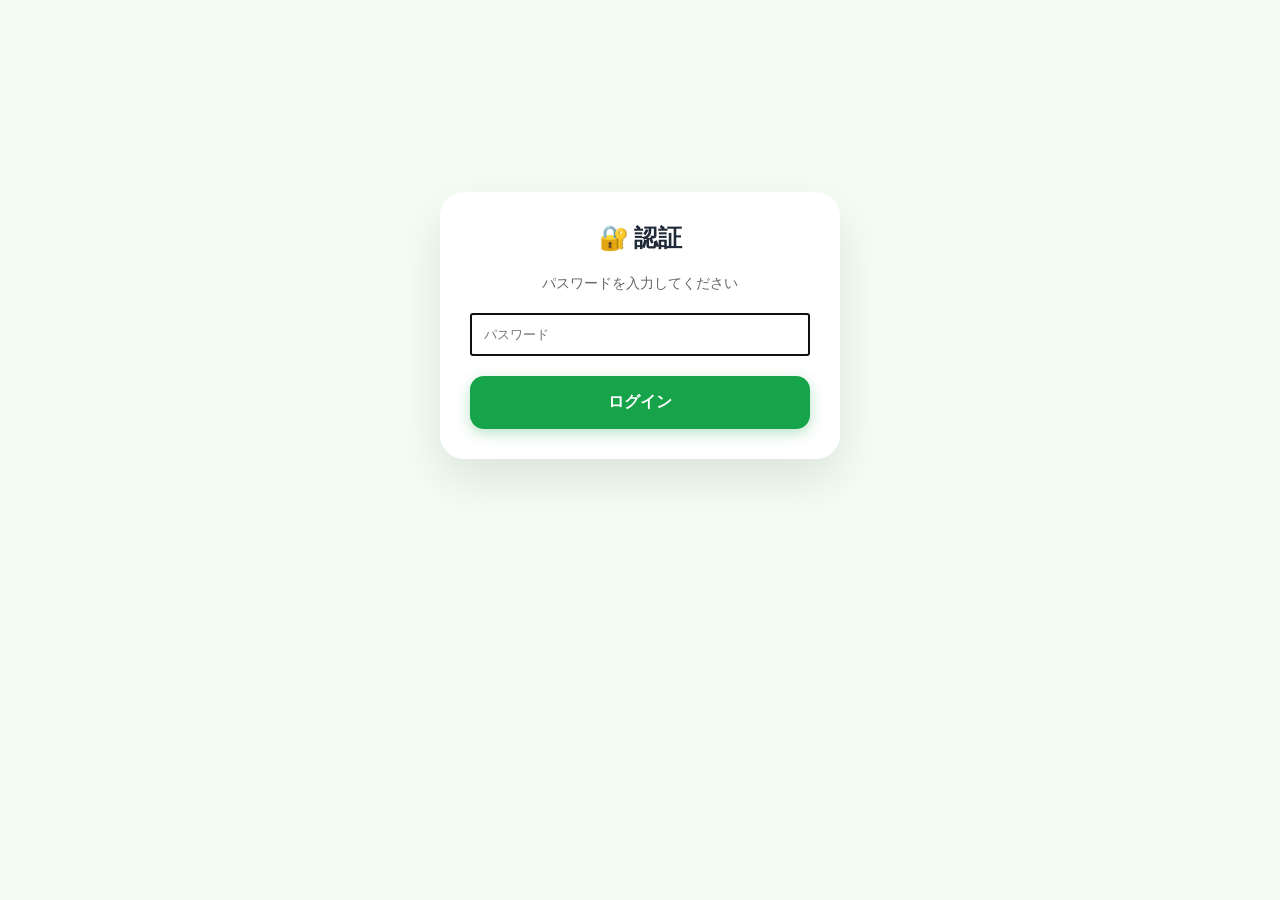
==== commit d49b7efb: "Final mobile UI polish: eliminated Inventory tab side gaps and fixed Stock Item card layout compress" ====
--- a/github_pages_dist/index.html
+++ b/github_pages_dist/index.html
@@ -7,7 +7,7 @@
     <!-- Google Fonts for typography -->
     <link href="https://fonts.googleapis.com/css2?family=Inter:wght@400;500;600;700&display=swap" rel="stylesheet">
     <link rel="stylesheet" href="style.css">
-    <script src="https://unpkg.com/html5-qrcode" type="text/javascript"></script>
+    <script src="https://cdnjs.cloudflare.com/ajax/libs/html5-qrcode/2.3.8/html5-qrcode.min.js" type="text/javascript"></script>
 </head>
 <body>
     <!-- ログインモーダル (GitHub Pages用) -->
@@ -48,10 +48,12 @@
                 </div>
 
                 <!-- 在庫アラートセクション (常に上部に表示) -->
-                <div id="inventory-alerts-container" class="alert-section">
-                    <div class="empty-history" style="padding: 20px; text-align: center; color: var(--text-muted);">
-                        <ion-icon name="sync-outline" class="spinning" style="font-size: 20px; margin-bottom: 4px;"></ion-icon>
-                        <div>在庫状況を確認中...</div>
+                <div class="card glass-card alert-section">
+                    <div id="inventory-alerts-container">
+                        <div class="empty-history" style="padding: 20px; text-align: center; color: var(--text-muted);">
+                            <ion-icon name="sync-outline" class="spinning" style="font-size: 20px; margin-bottom: 4px;"></ion-icon>
+                            <div>在庫状況を確認中...</div>
+                        </div>
                     </div>
                 </div>
 
@@ -113,8 +115,9 @@
                                 <ion-icon name="list-outline"></ion-icon>
                                 月次明細
                             </h2>
-                            <button id="export-ledger-btn" class="icon-btn-primary" title="スプレッドシートに出力">
+                            <button id="export-ledger-btn" class="btn-export" title="スプレッドシートに出力">
                                 <ion-icon name="cloud-download-outline"></ion-icon>
+                                <span>帳票出力</span>
                             </button>
                         </div>
 
@@ -166,11 +169,11 @@
                         <div class="search-bar">
                             <ion-icon name="search-outline"></ion-icon>
                             <input type="text" id="stock-search-input" placeholder="在庫を検索...">
+                            <button id="stock-search-clear" title="検索をクリア">
+                                <ion-icon name="close-outline"></ion-icon>
+                            </button>
                             <button id="stock-scan-btn-top" class="icon-btn-inline" title="QRスキャン">
                                 <ion-icon name="camera-outline"></ion-icon>
-                            </button>
-                            <button id="stock-search-clear" title="検索をクリア">
-                                <ion-icon name="close-outline"></ion-icon>
                             </button>
                         </div>
                     </div>
--- a/github_pages_dist/style.css
+++ b/github_pages_dist/style.css
@@ -19,7 +19,16 @@
     margin: 0;
     padding: 0;
     box-sizing: border-box;
+}
+
+html, body {
+    margin: 0;
+    padding: 0;
+    width: 100%;
+    overflow-x: hidden;
+    background-color: var(--bg-color);
     font-family: 'Inter', -apple-system, BlinkMacSystemFont, "Segoe UI", Roboto, sans-serif;
+    color: var(--text-main);
     -webkit-tap-highlight-color: transparent;
 }
 
@@ -317,7 +326,7 @@
     z-index: 10000;
 }
 
-.modal-content {
+#login-modal .modal-content {
     background: white;
     padding: 30px;
     border-radius: 24px;
@@ -728,9 +737,9 @@
     display: flex;
     align-items: center;
     justify-content: space-between;
-    gap: 12px;
+    gap: 8px; /* gapを少し詰める */
     background: rgba(0,0,0,0.02);
-    padding: 8px 12px;
+    padding: 8px 4px; /* 横パディングを極小化 */
     border-radius: 10px;
 }
 
@@ -738,6 +747,8 @@
     display: flex;
     flex-direction: column;
     gap: 2px;
+    flex-shrink: 0; /* 圧縮されないように固定 */
+    min-width: fit-content;
 }
 
 .control-label {
@@ -1438,17 +1449,30 @@
 
 .sticky-col.first {
     left: 0;
-    min-width: 50px;
+    min-width: 45px;
+    font-size: 11px;
 }
 
 .sticky-col.second {
-    left: 50px; /* Offset by first col width */
-    min-width: 80px;
-    max-width: 180px;
+    left: 45px; /* Offset by first col width */
+    min-width: 60px;
+    max-width: 150px;
     border-right: 2px solid rgba(22, 163, 74, 0.15) !important;
     white-space: nowrap;
     overflow: hidden;
     text-overflow: ellipsis;
+    cursor: pointer;
+}
+
+.sticky-col.second.expanded {
+    white-space: normal !important;
+    overflow: visible !important;
+    text-overflow: clip !important;
+    max-width: none !important;
+    background: #fff !important;
+    position: sticky !important; /* Keep it sticky even when expanded */
+    z-index: 20 !important;
+    box-shadow: 4px 0 10px rgba(0,0,0,0.1);
 }
 
 /* Z-index for Sticky Header x Sticky Column intersection */
@@ -1498,28 +1522,24 @@
 }
 
 #stock-search-clear {
-    position: absolute;
-    right: 12px;
+    display: none; /* 初期は非表示 */
     background: rgba(0,0,0,0.1);
     border: none;
     border-radius: 50%;
-    width: 20px;
-    height: 20px;
-    display: flex;
+    width: 22px;
+    height: 22px;
     align-items: center;
     justify-content: center;
     cursor: pointer;
     color: var(--text-muted);
     font-size: 14px;
     transition: all 0.2s;
-    opacity: 0;
-    pointer-events: none;
-    z-index: 5;
+    margin-right: 8px; /* カメラとの間隔 */
+    flex-shrink: 0;
 }
 
 #stock-search-clear.visible {
-    opacity: 1;
-    pointer-events: auto;
+    display: flex;
 }
 
 .inventory-toggles-wrapper {
@@ -1657,6 +1677,31 @@
     cursor: pointer;
     transition: all 0.2s ease;
     box-shadow: 0 2px 8px rgba(22, 163, 74, 0.2);
+}
+
+.btn-export {
+    display: flex;
+    align-items: center;
+    gap: 6px;
+    background: var(--accent-green);
+    color: white;
+    border: none;
+    padding: 6px 12px;
+    border-radius: 8px;
+    font-size: 13px;
+    font-weight: 600;
+    cursor: pointer;
+    transition: all 0.2s;
+    box-shadow: 0 2px 6px rgba(22, 163, 74, 0.2);
+}
+
+.btn-export ion-icon {
+    font-size: 18px;
+}
+
+.btn-export:active {
+    transform: scale(0.95);
+    box-shadow: none;
 }
 
 .icon-btn-primary:hover {
@@ -2490,9 +2535,6 @@
         width: 100%;
         margin-bottom: 0; /* Removed margin */
         padding: 6px 10px; 
-        position: sticky;
-        top: 0;
-        z-index: 10;
         border-radius: 12px;
     }
 
@@ -2517,9 +2559,7 @@
         grid-row: 2;
         width: 100%;
         padding: 8px 10px; 
-        position: sticky;
-        top: 52px; /* Adjusted for slightly widened gap */
-        margin-bottom: 0;
+        margin-bottom: 12px;
         border-radius: 12px;
     }
 
@@ -2784,7 +2824,7 @@
 
 /* --- Inventory Alert Section Styles --- */
 .alert-section {
-    margin-bottom: 24px;
+    margin-bottom: 4px;
 }
 
 .alert-heading {
@@ -2933,7 +2973,8 @@
 .modal-container {
     width: 95%;
     max-width: 600px;
-    height: 85vh;
+    max-height: 90vh;
+    height: auto;
     display: flex;
     flex-direction: column;
     padding: 0 !important;
@@ -2971,6 +3012,8 @@
     overflow-y: auto;
     padding: 20px;
     background: #fff;
+    width: 100%; /* 横幅いっぱいに広げる */
+    border-radius: 0; /* 共通定義の角丸を打ち消す */
 }
 
 .settings-view {
@@ -3027,6 +3070,7 @@
     gap: 12px;
     margin-bottom: 16px;
     align-items: center;
+    width: 100%;
 }
 
 .search-bar.mini {
@@ -3034,6 +3078,7 @@
     padding: 0 12px;
     height: 40px;
     flex: 1;
+    min-width: 0; /* flexアイテムの縮小を許可 */
 }
 
 .mini-btn {
@@ -3044,6 +3089,7 @@
     display: flex;
     align-items: center;
     gap: 4px;
+    flex-shrink: 0; /* ボタンが縮まないように固定 */
 }
 
 .master-table-wrapper {
@@ -3051,6 +3097,7 @@
     border-radius: 12px;
     overflow-x: auto;
     border: 1px solid rgba(0,0,0,0.05);
+    margin: 0 -10px; /* モバイルで見切れないように微調整 */
 }
 
 .master-table {
@@ -3097,6 +3144,59 @@
     background: #f9fafb;
 }
 
+/* 固定列（操作ボタン用） */
+.sticky-col {
+    position: sticky;
+    left: 0;
+    z-index: 5;
+    background: white !important;
+    border-right: 2px solid rgba(0,0,0,0.05) !important;
+    text-align: left;
+    padding-left: 8px !important;
+    padding-right: 8px !important;
+    min-width: 40px;
+}
+
+th.sticky-col {
+    z-index: 6;
+    background: #f9fafb !important;
+}
+
+/* 非活性行の固定列背景色調整 */
+.master-row-inactive .sticky-col {
+    background: #f9fafb !important;
+}
+
+/* 入力欄横のアイコンボタン */
+.input-with-icon {
+    display: flex;
+    gap: 8px;
+    align-items: center;
+}
+
+.input-with-icon input {
+    flex: 1;
+}
+
+.icon-input-btn {
+    width: 44px;
+    height: 44px;
+    display: flex;
+    align-items: center;
+    justify-content: center;
+    background: var(--light-green);
+    color: var(--accent-green);
+    border: 1px solid var(--glass-border);
+    border-radius: 12px;
+    font-size: 20px;
+    cursor: pointer;
+    flex-shrink: 0;
+}
+
+.icon-input-btn:active {
+    transform: scale(0.9);
+}
+
 
 
 /* --- iPhone 12 mini (375px) Optimization --- */
@@ -3116,12 +3216,88 @@
 
 /* --- iPhone / Mobile Layout Fixes (s0430-03, 04, 05) --- */
 @media screen and (max-width: 480px) {
-    /* 1. 蝨ｨ蠎ｫ繝倥ャ繝繝ｼ縺ｮ譛邨りｪｿ謨ｴ (驥阪↑繧願ｧ｣豸� �� 菴咲ｽｮ荳翫￡) */
+    .app-container {
+        padding: 0 !important; /* 両端の隙間をゼロにする */
+        padding-bottom: 90px !important;
+        overflow-x: hidden; /* 横スクロールを強制防止 */
+    }
+    .glass-card {
+        padding: 6px !important; /* カード内の余白をさらに削る */
+        border-radius: 12px !important; /* 隙間が減る分、角丸も調整 */
+    }
+    .alert-cards-container {
+        padding-right: 2px;
+    }
+
+    /* ホームサマリーカードのサイズ調整 */
+    .ledger-top-summary {
+        gap: 6px !important;
+        margin-bottom: 15px !important;
+    }
+    .mini-summary-card {
+        padding: 8px 4px !important;
+        min-width: 0; /* はみ出し防止 */
+    }
+    .mini-summary-card label {
+        font-size: 9px !important;
+        margin-bottom: 2px !important;
+    }
+    .mini-summary-card .val {
+        font-size: 10px !important;
+        white-space: normal !important; /* 折り返しを許可して幅を抑える */
+        word-break: break-all;
+    }
+    .growth-container {
+        display: flex;
+        flex-direction: column; /* 縦に並べて横幅を節約 */
+        gap: 2px;
+    }
+    .growth-badge {
+        font-size: 8px !important;
+        padding: 1px 4px !important;
+    }
+
+    /* フィルタエリアのコンパクト化 */
+    .unified-ledger-filter {
+        padding: 8px !important;
+        margin-bottom: 12px !important;
+    }
+    .filter-row {
+        gap: 8px !important;
+        flex-wrap: wrap !important; /* 1行に収まらない場合は折り返す */
+        overflow-x: visible !important;
+    }
+    .segment-group {
+        gap: 2px !important;
+        flex-wrap: wrap !important; /* ボタンが多い場合は折り返す */
+    }
+    .segment-btn {
+        padding: 4px 6px !important;
+        font-size: 11px !important;
+        min-width: 0 !important;
+    }
+    .unified-ledger-filter select {
+        padding: 2px 16px 2px 4px !important;
+        font-size: 11px !important;
+        height: 28px !important;
+    }
+
+    /* 月次明細の固定列幅調整 */
+    .sticky-col.first {
+        min-width: 42px !important;
+    }
+    .sticky-col.second {
+        left: 42px !important;
+        max-width: 80px !important;
+        font-size: 11px;
+    }
+
+    /* 1. 在庫ヘッダーの最終調整 (重なり解消 ＆ 位置上げ) */
     .inventory-header {
         display: grid !important;
-        grid-template-columns: 1fr 120px !important; /* 蜿ｳ蛛ｴ縺ｮ蟷�ｒ蠎�￡縺ｦ驥阪↑繧企亟豁｢ */
+        grid-template-columns: 1fr 120px !important;
         align-items: center !important;
-        gap: 12px !important; /* 髫咎俣繧堤｢ｺ菫� */
+        gap: 12px !important;
         padding: 0 !important;
         position: relative;
     }
@@ -3621,7 +3797,7 @@
     border: none;
     padding: 8px 16px;
     border-radius: 8px;
-    display: none !important; /* GASのカメラ制限により一時非表示 */
+    display: flex;
     align-items: center;
     gap: 6px;
     font-weight: 600;
@@ -3632,7 +3808,7 @@
 }
 
 #stock-scan-btn-top {
-    display: none !important; /* GASのカメラ制限により一時非表示 */
+    display: block;
 }
 
 .btn-scan-stocktake:active {
